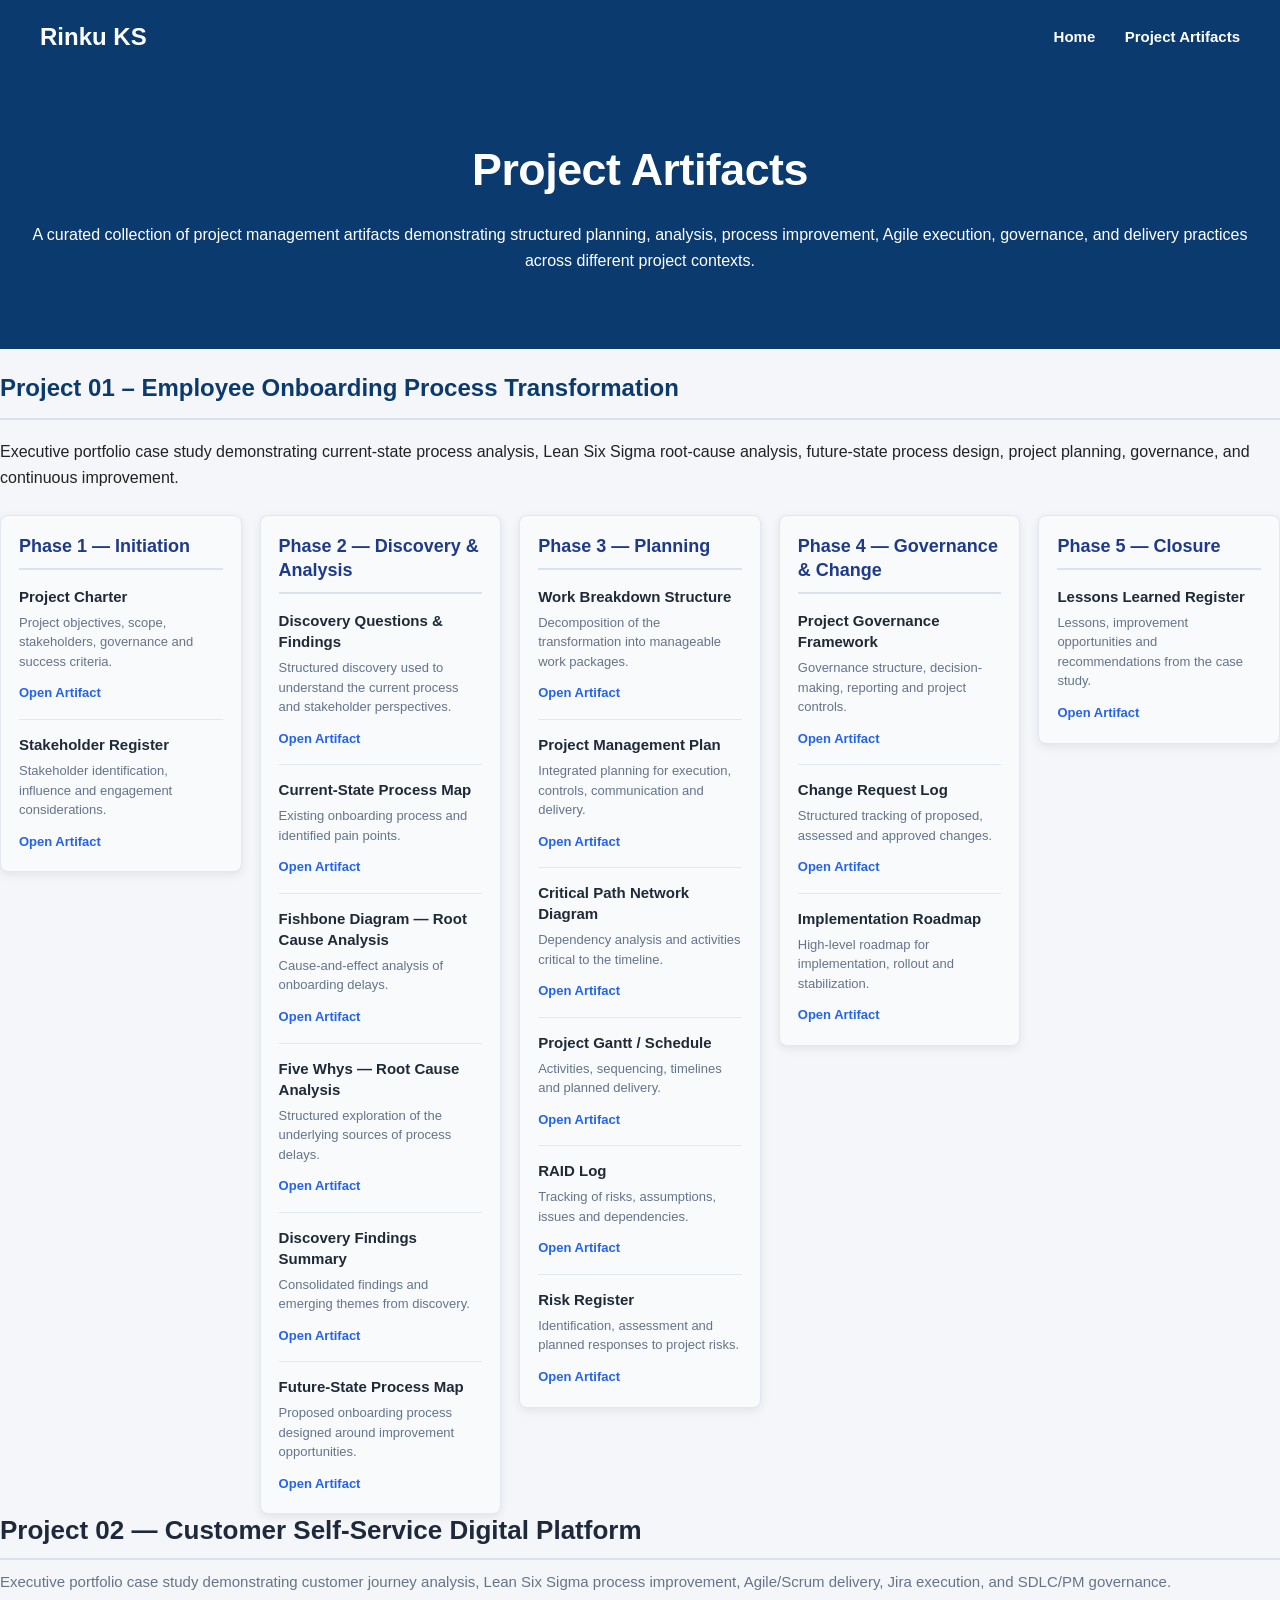
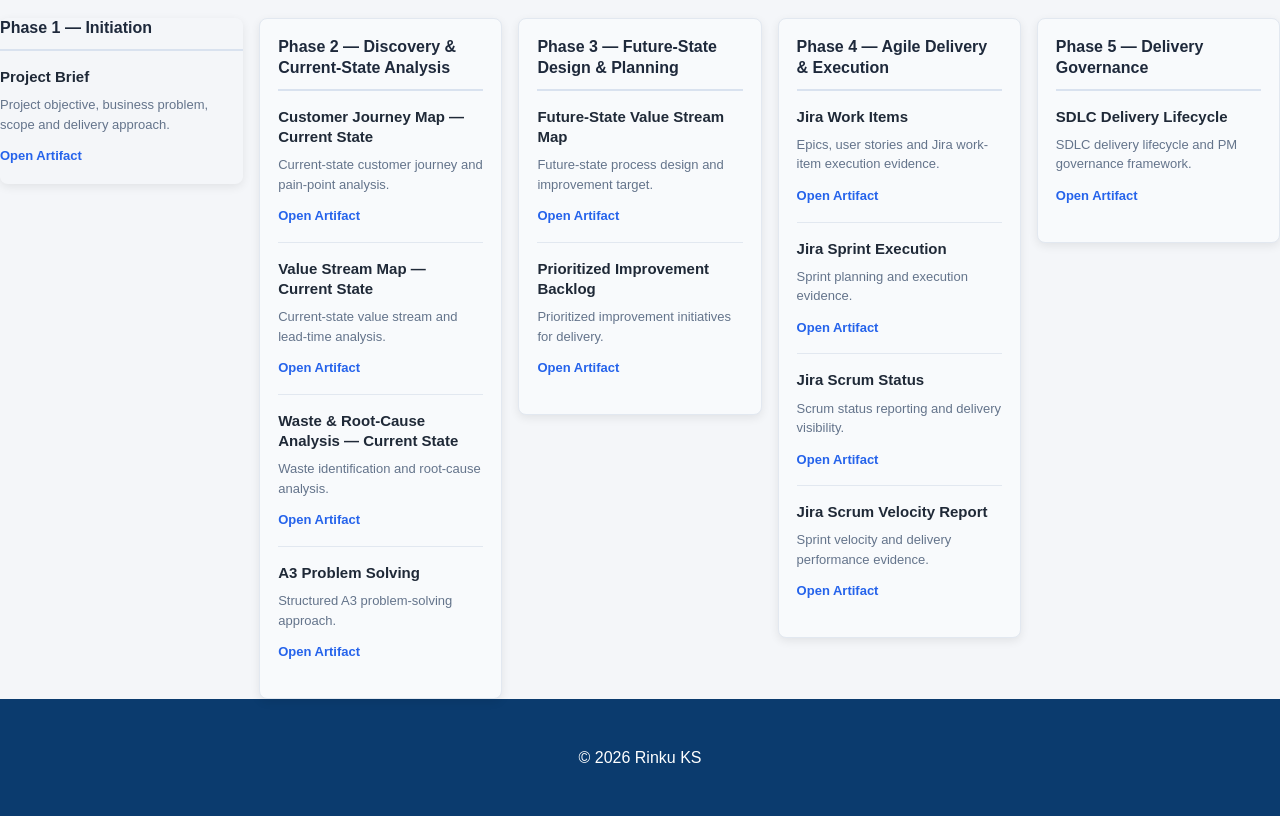
==== artifacts.html @ e96f6a92 "Refactor artifacts.html for improved structure" ====
<!DOCTYPE html>
<html lang="en">
<head>
    <meta charset="UTF-8">
    <meta name="viewport" content="width=device-width, initial-scale=1.0">
    <title>Project Artifacts | Rinku KS</title>
    <link rel="stylesheet" href="style.css">
</head>
<body>

<nav class="navbar">
    <div class="logo">Rinku KS</div>
    <div class="nav-links">
        <a href="index.html">Home</a>
        <a href="artifacts.html">Project Artifacts</a>
    </div>
</nav>

<header class="artifacts-header">
    <h1>Project Artifacts</h1>
    <p>
        A curated collection of project management artifacts demonstrating
        structured planning, analysis, process improvement, Agile execution,
        governance, and delivery practices across different project contexts.
    </p>
</header>

<main class="artifacts-container">

<!-- PROJECT 01 -->
<div class="project01-intro">
    <h2>Project 01 – Employee Onboarding Process Transformation</h2>
    <p>
        Executive portfolio case study demonstrating current-state process
        analysis, Lean Six Sigma root-cause analysis, future-state process
        design, project planning, governance, and continuous improvement.
    </p>
</div>

<div class="project01-phases">

    <section class="artifact-phase">
        <h2>Phase 1 — Initiation</h2>
        <div class="artifact-card">
            <h3>Project Charter</h3>
            <p>Project objectives, scope, stakeholders, governance and success criteria.</p>
            <a href="artifacts/13_Project_Charter_V1.0.pdf" target="_blank" rel="noopener">Open Artifact</a>
        </div>
        <div class="artifact-card">
            <h3>Stakeholder Register</h3>
            <p>Stakeholder identification, influence and engagement considerations.</p>
            <a href="artifacts/17_Stakeholder_Register_V1.0.xlsx" target="_blank" rel="noopener">Open Artifact</a>
        </div>
    </section>

    <section class="artifact-phase">
        <h2>Phase 2 — Discovery &amp; Analysis</h2>
        <div class="artifact-card">
            <h3>Discovery Questions &amp; Findings</h3>
            <p>Structured discovery used to understand the current process and stakeholder perspectives.</p>
            <a href="artifacts/00_Project_Discovery_Questions_V0.2.pdf" target="_blank" rel="noopener">Open Artifact</a>
        </div>
        <div class="artifact-card">
            <h3>Current-State Process Map</h3>
            <p>Existing onboarding process and identified pain points.</p>
            <a href="artifacts/02_As_Is_Process_Map_V1.0.pdf" target="_blank" rel="noopener">Open Artifact</a>
        </div>
        <div class="artifact-card">
            <h3>Fishbone Diagram — Root Cause Analysis</h3>
            <p>Cause-and-effect analysis of onboarding delays.</p>
            <a href="artifacts/03_Fishbone_Diagram_V1.0.pdf" target="_blank" rel="noopener">Open Artifact</a>
        </div>
        <div class="artifact-card">
            <h3>Five Whys — Root Cause Analysis</h3>
            <p>Structured exploration of the underlying sources of process delays.</p>
            <a href="artifacts/04_Five_Whys_Analysis_V1.0.pdf" target="_blank" rel="noopener">Open Artifact</a>
        </div>
        <div class="artifact-card">
            <h3>Discovery Findings Summary</h3>
            <p>Consolidated findings and emerging themes from discovery.</p>
            <a href="artifacts/12_Discovery_Findings_Summary_V1.0_FINAL.pdf" target="_blank" rel="noopener">Open Artifact</a>
        </div>
        <div class="artifact-card">
            <h3>Future-State Process Map</h3>
            <p>Proposed onboarding process designed around improvement opportunities.</p>
            <a href="artifacts/06_Future_State_Process_Map_V1.0.pdf" target="_blank" rel="noopener">Open Artifact</a>
        </div>
    </section>

    <section class="artifact-phase">
        <h2>Phase 3 — Planning</h2>
        <div class="artifact-card">
            <h3>Work Breakdown Structure</h3>
            <p>Decomposition of the transformation into manageable work packages.</p>
            <a href="artifacts/14_Work_Breakdown_Structure_V1.0.pdf" target="_blank" rel="noopener">Open Artifact</a>
        </div>
        <div class="artifact-card">
            <h3>Project Management Plan</h3>
            <p>Integrated planning for execution, controls, communication and delivery.</p>
            <a href="artifacts/15_Project_Management_Plan_V1.0.pdf" target="_blank" rel="noopener">Open Artifact</a>
        </div>
        <div class="artifact-card">
            <h3>Critical Path Network Diagram</h3>
            <p>Dependency analysis and activities critical to the timeline.</p>
            <a href="artifacts/20_Critical_Path_Network_Diagram_V1.0.pdf" target="_blank" rel="noopener">Open Artifact</a>
        </div>
        <div class="artifact-card">
            <h3>Project Gantt / Schedule</h3>
            <p>Activities, sequencing, timelines and planned delivery.</p>
            <a href="artifacts/21_Project_Gantt_Schedule_V1.0.xlsx" target="_blank" rel="noopener">Open Artifact</a>
        </div>
        <div class="artifact-card">
            <h3>RAID Log</h3>
            <p>Tracking of risks, assumptions, issues and dependencies.</p>
            <a href="artifacts/22_RAID_log_V1.0.xlsx" target="_blank" rel="noopener">Open Artifact</a>
        </div>
        <div class="artifact-card">
            <h3>Risk Register</h3>
            <p>Identification, assessment and planned responses to project risks.</p>
            <a href="artifacts/24_Risk_Register_V1.0.xlsx" target="_blank" rel="noopener">Open Artifact</a>
        </div>
    </section>

    <section class="artifact-phase">
        <h2>Phase 4 — Governance &amp; Change</h2>
        <div class="artifact-card">
            <h3>Project Governance Framework</h3>
            <p>Governance structure, decision-making, reporting and project controls.</p>
            <a href="artifacts/Project%20Governance%20%26%20Framework.pdf" target="_blank" rel="noopener">Open Artifact</a>
        </div>
        <div class="artifact-card">
            <h3>Change Request Log</h3>
            <p>Structured tracking of proposed, assessed and approved changes.</p>
            <a href="artifacts/29_Change_Request_Log.xlsx" target="_blank" rel="noopener">Open Artifact</a>
        </div>
        <div class="artifact-card">
            <h3>Implementation Roadmap</h3>
            <p>High-level roadmap for implementation, rollout and stabilization.</p>
            <a href="artifacts/Implementation_Roadmap.pdf" target="_blank" rel="noopener">Open Artifact</a>
        </div>
    </section>

    <section class="artifact-phase">
        <h2>Phase 5 — Closure</h2>
        <div class="artifact-card">
            <h3>Lessons Learned Register</h3>
            <p>Lessons, improvement opportunities and recommendations from the case study.</p>
            <a href="artifacts/31_Lessons_Learned_Register_V1.0.xlsx" target="_blank" rel="noopener">Open Artifact</a>
        </div>
    </section>

</div>

<!-- PROJECT 02 -->
<div class="project02-header">
    <h2 id="project02">Project 02 — Customer Self-Service Digital Platform</h2>
    <p>
        Executive portfolio case study demonstrating customer journey analysis,
        Lean Six Sigma process improvement, Agile/Scrum delivery, Jira execution,
        and SDLC/PM governance.
    </p>
</div>

<div class="project02-phases">

    <section class="artifact-phase">
        <h2>Phase 1 — Initiation</h2>
        <div class="artifact-card">
            <h3>Project Brief</h3>
            <p>Project objective, business problem, scope and delivery approach.</p>
            <a href="artifacts/project02/02.01_Project_Brief.pdf" target="_blank" rel="noopener">Open Artifact</a>
        </div>
    </section>

    <section class="artifact-phase">
        <h2>Phase 2 — Discovery &amp; Current-State Analysis</h2>
        <div class="artifact-card">
            <h3>Customer Journey Map — Current State</h3>
            <p>Current-state customer journey and pain-point analysis.</p>
            <a href="artifacts/project02/02.02_Customer_Journey_Map_Current_State.pdf" target="_blank" rel="noopener">Open Artifact</a>
        </div>
        <div class="artifact-card">
            <h3>Value Stream Map — Current State</h3>
            <p>Current-state value stream and lead-time analysis.</p>
            <a href="artifacts/project02/02.03_Value_Stream_Map_Current_State.pdf" target="_blank" rel="noopener">Open Artifact</a>
        </div>
        <div class="artifact-card">
            <h3>Waste &amp; Root-Cause Analysis — Current State</h3>
            <p>Waste identification and root-cause analysis.</p>
            <a href="artifacts/project02/02.04_Waste_RootCause_Analysis_Current_State.pdf" target="_blank" rel="noopener">Open Artifact</a>
        </div>
        <div class="artifact-card">
            <h3>A3 Problem Solving</h3>
            <p>Structured A3 problem-solving approach.</p>
            <a href="artifacts/project02/02.05_A3_Problem_Solving.pdf" target="_blank" rel="noopener">Open Artifact</a>
        </div>
    </section>

    <section class="artifact-phase">
        <h2>Phase 3 — Future-State Design &amp; Planning</h2>
        <div class="artifact-card">
            <h3>Future-State Value Stream Map</h3>
            <p>Future-state process design and improvement target.</p>
            <a href="artifacts/project02/02.06_Future_State_VSM.pdf" target="_blank" rel="noopener">Open Artifact</a>
        </div>
        <div class="artifact-card">
            <h3>Prioritized Improvement Backlog</h3>
            <p>Prioritized improvement initiatives for delivery.</p>
            <a href="artifacts/project02/02.07_Improvement_Backlog.pdf" target="_blank" rel="noopener">Open Artifact</a>
        </div>
    </section>

    <section class="artifact-phase">
        <h2>Phase 4 — Agile Delivery &amp; Execution</h2>
        <div class="artifact-card">
            <h3>Jira Work Items</h3>
            <p>Epics, user stories and Jira work-item execution evidence.</p>
            <a href="artifacts/project02/02.08_Jira_Work_Items.pdf" target="_blank" rel="noopener">Open Artifact</a>
        </div>
        <div class="artifact-card">
            <h3>Jira Sprint Execution</h3>
            <p>Sprint planning and execution evidence.</p>
            <a href="artifacts/project02/02.09_Jira_Sprint_Execution.pdf" target="_blank" rel="noopener">Open Artifact</a>
        </div>
        <div class="artifact-card">
            <h3>Jira Scrum Status</h3>
            <p>Scrum status reporting and delivery visibility.</p>
            <a href="artifacts/project02/02.10_Jira_Scrum_Status.pdf" target="_blank" rel="noopener">Open Artifact</a>
        </div>
        <div class="artifact-card">
            <h3>Jira Scrum Velocity Report</h3>
            <p>Sprint velocity and delivery performance evidence.</p>
            <a href="artifacts/project02/02.11_Jira_Scrum_Velocity_Report.png" target="_blank" rel="noopener">Open Artifact</a>
        </div>
    </section>

    <section class="artifact-phase">
        <h2>Phase 5 — Delivery Governance</h2>
        <div class="artifact-card">
            <h3>SDLC Delivery Lifecycle</h3>
            <p>SDLC delivery lifecycle and PM governance framework.</p>
            <a href="artifacts/project02/02.12_SDLC_Delivery_Lifecycle.pdf" target="_blank" rel="noopener">Open Artifact</a>
        </div>
    </section>

</div>

</main>

<footer>
    <p>© 2026 Rinku KS</p>
</footer>

</body>
</html>
---- style.css ----
body {
    font-family: Arial, Helvetica, sans-serif;
    margin: 0;
    background: #f4f6f9;
    color: #222;
    line-height: 1.6;
}

header {
    background: #0b3b6e;
    color: white;
    padding: 60px 20px;
    text-align: center;
}

header h1 {
    margin: 0;
    font-family: 'Inter', Arial, Helvetica, sans-serif;
    font-size: 2.8rem;
    font-weight: 700;
    letter-spacing: -0.5px;
}
}

header p {
    font-size: 1.2rem;
    opacity: 0.9;
}

.container {
    width: 90%;
    max-width: 1100px;
    margin: auto;
    padding: 40px 0;
}

section {
    background: white;
    padding: 30px;
    margin-bottom: 30px;
    border-radius: 10px;
    box-shadow: 0 3px 10px rgba(0,0,0,0.08);
}

h2 {
    color: #0b3b6e;
    border-bottom: 2px solid #d9e2ef;
    padding-bottom: 10px;
}

.project-card {
    border-left: 5px solid #0b3b6e;
    padding-left: 20px;
}

.btn {
    display: inline-block;
    background: #0b3b6e;
    color: white;
    text-decoration: none;
    padding: 12px 22px;
    border-radius: 6px;
    margin-top: 15px;
}

.btn:hover {
    background: #14559c;
}

footer {
    text-align: center;
    padding: 30px;
    background: #0b3b6e;
    color: white;
}
.portfolio-image {
    width: 100%;
    max-width: 850px;
    display: block;
    margin: 25px auto;
    border-radius: 12px;
    box-shadow: 0 6px 18px rgba(0,0,0,0.15);
}
.button{
    display:inline-block;
    margin-top:30px;
    padding:14px 30px;
    background:#ffffff;
    color:#0b4ea2;
    text-decoration:none;
    font-weight:700;
    border-radius:8px;
    transition:0.3s;
}

.button:visited{
    color:#0b4ea2;
}

.button:hover{
    background:#dcecff;
}

.button:active{
    color:#0b4ea2;
}
.case-study img{
    width:100%;
    max-width:900px;
    display:block;
    margin:30px auto;
    border-radius:10px;
    box-shadow:0 10px 30px rgba(0,0,0,.18);
}

.button{
    display:inline-block;
    margin-top:30px;
    padding:16px 34px;
    background:#ffffff;
    color:#0b4ea2;
    text-decoration:none;
    font-weight:700;
    font-size:18px;
    border-radius:8px;
}

.button:hover{
    background:#dbeaff;
}

.button:visited{
    color:#0b4ea2;
}
/* Navigation Bar */

.navbar {
    background: #0b3b6e;
    color: white;
    display: flex;
    justify-content: space-between;
    align-items: center;
    padding: 18px 40px;
    position: sticky;
    top: 0;
    z-index: 1000;
}

.logo {
    font-size: 24px;
    font-weight: bold;
}

.nav-links a {
    color: white;
    text-decoration: none;
    margin-left: 25px;
    font-weight: 600;
    font-size: 15px;
    transition: 0.3s;
}

.nav-links a:hover {
    color: white;
    text-decoration: underline;
    text-underline-offset: 5px;
}

.nav-links a.active {
    text-decoration: underline;
    text-underline-offset: 5px;
}
}
/* Project Artifacts */

.artifact-card {
    background: #ffffff;
    border-left: 4px solid #0b3b6e;
    padding: 22px 26px;
    margin: 18px 0;
    border-radius: 8px;
    box-shadow: 0 3px 12px rgba(0, 0, 0, 0.08);
}

.artifact-card h4 {
    margin-top: 0;
    color: #0b3b6e;
    font-size: 20px;
}

.artifact-card p {
    margin-bottom: 12px;
    color: #555;
}

.artifact-card .button {
    margin-top: 8px;
    font-size: 14px;
    padding: 10px 20px;
}
/* =========================================
   Featured Project Visual Layout
   ========================================= */

.project-visuals {
    display: grid;
    grid-template-columns: 40% 60%;
    gap: 22px;

    /* One fixed visual height for both sides */
    height: 360px;

    align-items: stretch;
}

/* -----------------------------------------
   Project Cover
   ----------------------------------------- */

.project-cover {
    width: 100%;
    height: 360px;

    display: flex;
    align-items: center;
    justify-content: center;

    padding: 10px;
    box-sizing: border-box;

    background: #e8eef6;
    border-radius: 12px;

    overflow: hidden;
}
}

.project-cover .portfolio-image {
    width: 100%;
    height: 360px;

    max-width: none;
    margin: 0;

    display: block;
    object-fit: contain;

    border-radius: 12px;
    box-shadow: 0 6px 18px rgba(0,0,0,0.15);
}

/* -----------------------------------------
   Artifact Thumbnail Grid
   3 columns × 2 rows
   ----------------------------------------- */

.artifact-thumbnails {
    width: 100%;
    height: 360px;

    display: grid;
    grid-template-columns: repeat(3, 1fr);
    grid-template-rows: repeat(2, 1fr);

    gap: 12px;

    min-width: 0;
}

/* Individual thumbnail */

.artifact-thumbnails img {
    width: 100%;
    height: 100%;

    min-width: 0;
    min-height: 0;

    display: block;

    object-fit: contain;

    background: #ffffff;

    border: 1px solid #d9e2ef;
    border-radius: 8px;

    box-shadow: 0 2px 8px rgba(0,0,0,0.07);
}
}
/* Project 01 — Horizontal Phase Layout */

.project01-phases {
    display: grid;
    grid-template-columns: repeat(5, minmax(0, 1fr));
    gap: 18px;
    align-items: start;
}

.project01-phases .artifact-phase {
    min-width: 0;
}

.project01-phases .artifact-phase h2 {
    font-size: 18px;
    margin-bottom: 16px;
}

.project01-phases .artifact-card {
    margin-bottom: 16px;
}

.artifacts-container > .artifact-phase h2 {
    font-size: 18px;
    margin-bottom: 10px;
}
/* Project 02 - Match Project 01 Typography */

.project02-phases .artifact-phase h2 {
    font-size: 18px;
    margin-bottom: 16px;
}

.project02-phases .artifact-card {
    margin-bottom: 16px;
}
/* =========================================================
   EXECUTIVE HORIZONTAL PROJECT LAYOUT
   ========================================================= */

.project01-phases,
.project02-phases {
  display: grid;
  grid-template-columns: repeat(5, minmax(0, 1fr));
  gap: 18px;
  width: 100%;
  margin-top: 24px;
  align-items: start;
}

/* Each phase becomes one clean column */
.project01-phases .artifact-phase,
.project02-phases .artifact-phase {
  min-width: 0;
  margin: 0;
  padding: 18px;
  background: #f8fafc;
  border: 1px solid #e2e8f0;
  border-radius: 8px;
}

/* Phase heading */
.project01-phases .artifact-phase h2,
.project02-phases .artifact-phase h2 {
  font-size: 18px;
  line-height: 1.35;
  margin: 0 0 16px 0;
  color: #1e3a8a;
  font-weight: 700;
}

/* Artifact cards inside each phase */
.project01-phases .artifact-card,
.project02-phases .artifact-card {
  margin: 0 0 14px 0;
  padding: 0 0 14px 0;
  border-bottom: 1px solid #e2e8f0;
  background: transparent;
}

/* Remove border from final artifact in each phase */
.project01-phases .artifact-card:last-child,
.project02-phases .artifact-card:last-child {
  margin-bottom: 0;
  padding-bottom: 0;
  border-bottom: none;
}

/* Artifact title */
.project01-phases .artifact-card h3,
.project02-phases .artifact-card h3 {
  font-size: 15px;
  line-height: 1.4;
  margin: 0 0 6px 0;
  color: #1f2937;
  font-weight: 600;
}

/* Artifact description */
.project01-phases .artifact-card p,
.project02-phases .artifact-card p {
  font-size: 13px;
  line-height: 1.5;
  margin: 0 0 8px 0;
  color: #64748b;
}

/* Artifact link */
.project01-phases .artifact-card a,
.project02-phases .artifact-card a {
  font-size: 13px;
  font-weight: 600;
  color: #2563eb;
  text-decoration: none;
}

.project01-phases .artifact-card a:hover,
.project02-phases .artifact-card a:hover {
  text-decoration: underline;
}

/* Project title and description */
.project01-header,
.project02-header {
  margin-bottom: 24px;
}

.project01-header h2,
.project02-header h2 {
  font-size: 26px;
  line-height: 1.3;
  margin: 0 0 10px 0;
  color: #1e293b;
}

.project01-header p,
.project02-header p {
  font-size: 15px;
  line-height: 1.6;
  margin: 0;
  color: #64748b;
}

/* Keep the five phases on one row on desktop */
@media (min-width: 900px) {
  .project01-phases,
  .project02-phases {
    grid-template-columns: repeat(5, minmax(0, 1fr));
  }
}

/* Tablet */
@media (max-width: 899px) {
  .project01-phases,
  .project02-phases {
    grid-template-columns: repeat(2, minmax(0, 1fr));
  }
}

/* Mobile */
@media (max-width: 600px) {
  .project01-phases,
  .project02-phases {
    grid-template-columns: 1fr;
  }
}
/* Project 02 header must span the full width */
.project02-phases > .artifact-phase:first-child {
  grid-column: 1 / -1;
  background: transparent;
  border: none;
  padding: 0;
}
.project02-phases .artifact-phase {
    min-width: 0;
    width: 100%;
}

.project02-phases .artifact-phase h2 {
    font-size: 16px;
    line-height: 1.3;
    margin: 0 0 16px 0;
    color: #1e293b;
}

.project02-phases .artifact-card {
    width: 100%;
    box-sizing: border-box;
}
/* ================================
   PROJECT 02 — FINAL LAYOUT FIX
   ================================ */

.project02-header h2 {
    font-size: 26px !important;
    line-height: 1.3 !important;
    margin: 0 0 10px 0 !important;
    color: #1e293b !important;
}

.project02-header p {
    font-size: 15px !important;
    line-height: 1.6 !important;
    margin: 0 !important;
    color: #64748b !important;
}

/* Five phases in one horizontal row */
.project02-phases {
    display: grid !important;
    grid-template-columns: repeat(5, minmax(0, 1fr)) !important;
    gap: 16px !important;
    align-items: start !important;
    width: 100% !important;
}

/* Every phase occupies exactly ONE column */
.project02-phases .artifact-phase {
    display: block !important;
    width: 100% !important;
    min-width: 0 !important;
    margin: 0 !important;
    grid-column: auto !important;
    grid-row: auto !important;
}

/* Phase headings */
.project02-phases .artifact-phase h2 {
    font-size: 16px !important;
    line-height: 1.3 !important;
    margin: 0 0 16px 0 !important;
    color: #1e293b !important;
}

/* Artifact cards inside each phase */
.project02-phases .artifact-card {
    width: 100% !important;
    min-width: 0 !important;
    box-sizing: border-box !important;
    margin-bottom: 16px !important;
}

/* Artifact titles */
.project02-phases .artifact-card h3 {
    font-size: 15px !important;
    line-height: 1.35 !important;
    margin: 0 0 8px 0 !important;
}

/* Artifact descriptions */
.project02-phases .artifact-card p {
    font-size: 13px !important;
    line-height: 1.5 !important;
}

/* Links */
.project02-phases .artifact-card a {
    font-size: 13px !important;
}
/* ===== FIX PROJECT 02 PAGE WIDTH ===== */

.project02-header,
.project02-phases {
    width: 100%;
    max-width: 100%;
    box-sizing: border-box;
}

.project02-phases {
    overflow: visible;
}

.project02-phases .artifact-phase,
.project02-phases .artifact-card {
    min-width: 0;
    max-width: 100%;
    box-sizing: border-box;
}

.project02-phases .artifact-card h3,
.project02-phases .artifact-card p,
.project02-phases .artifact-card a {
    overflow-wrap: anywhere;
    word-break: normal;
}

/* Prevent the entire webpage from creating a horizontal overflow */
html,
body {
    max-width: 100%;
    overflow-x: hidden;
}
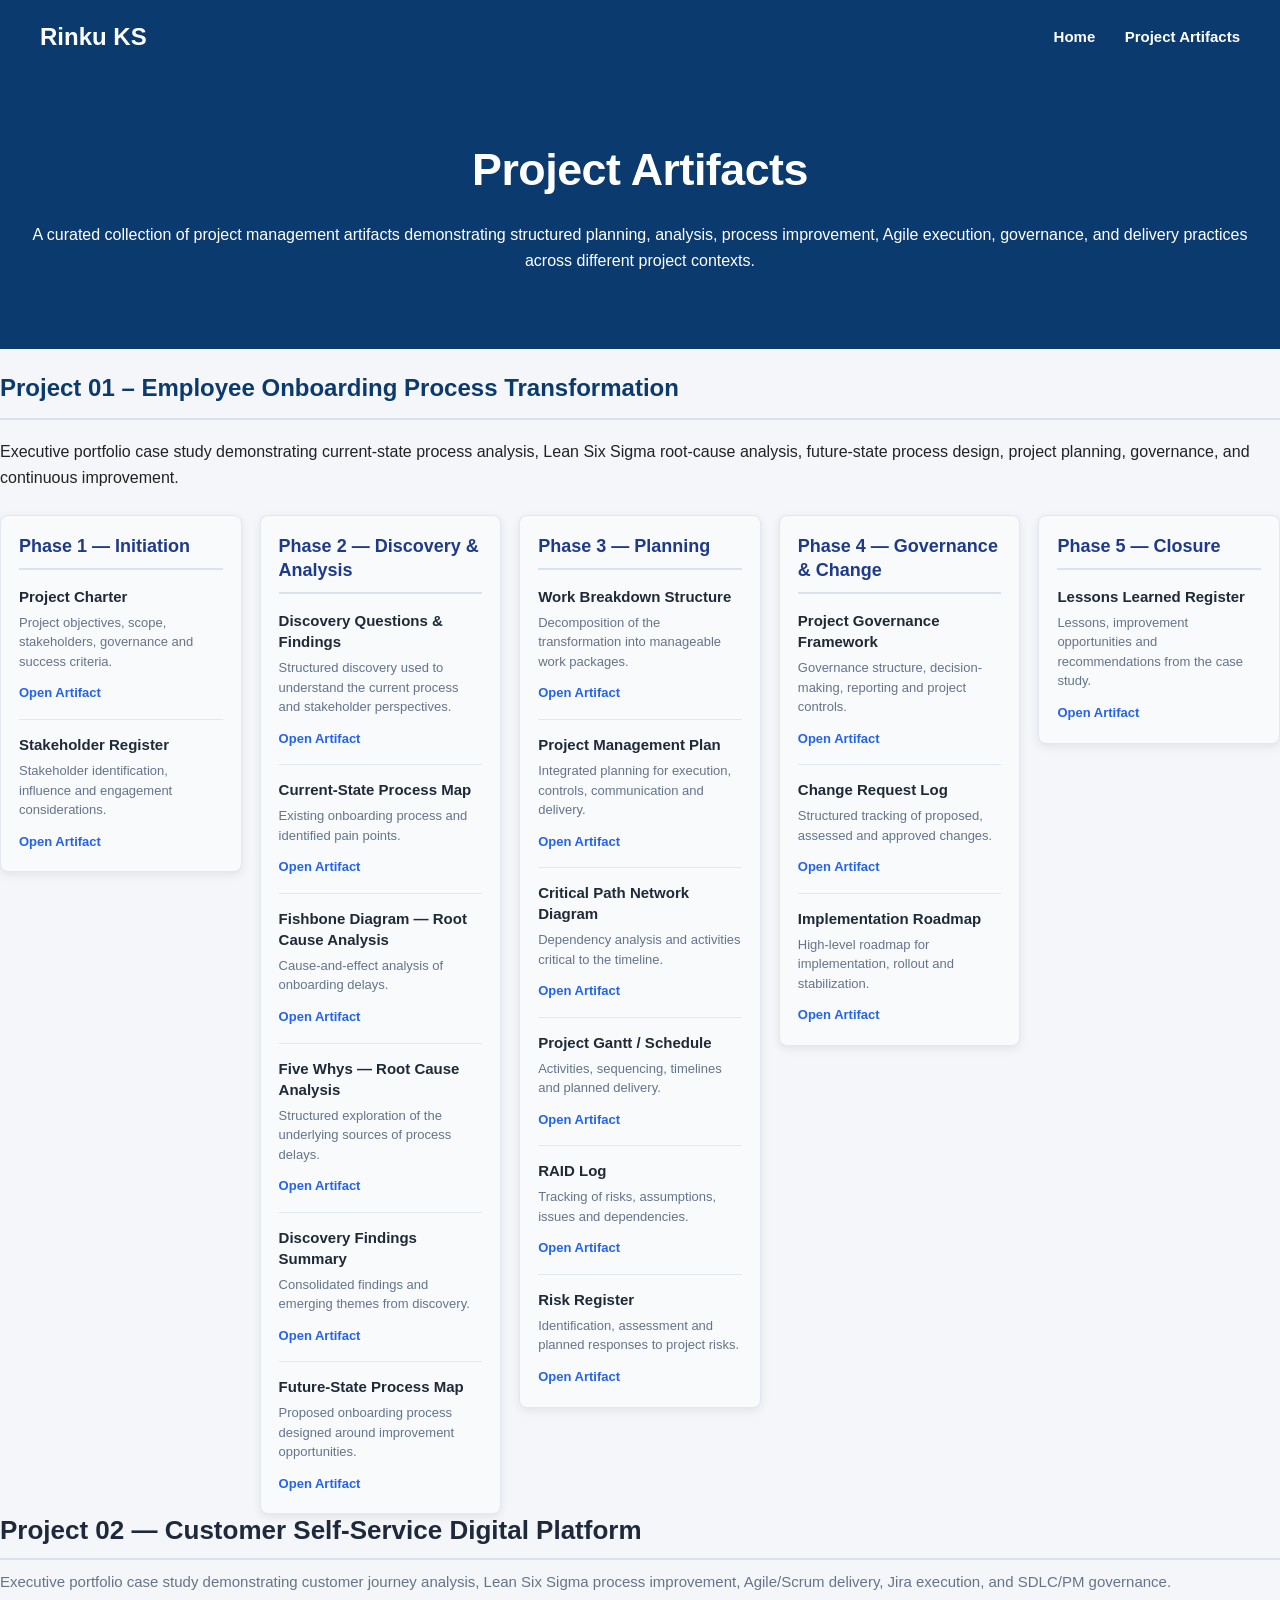
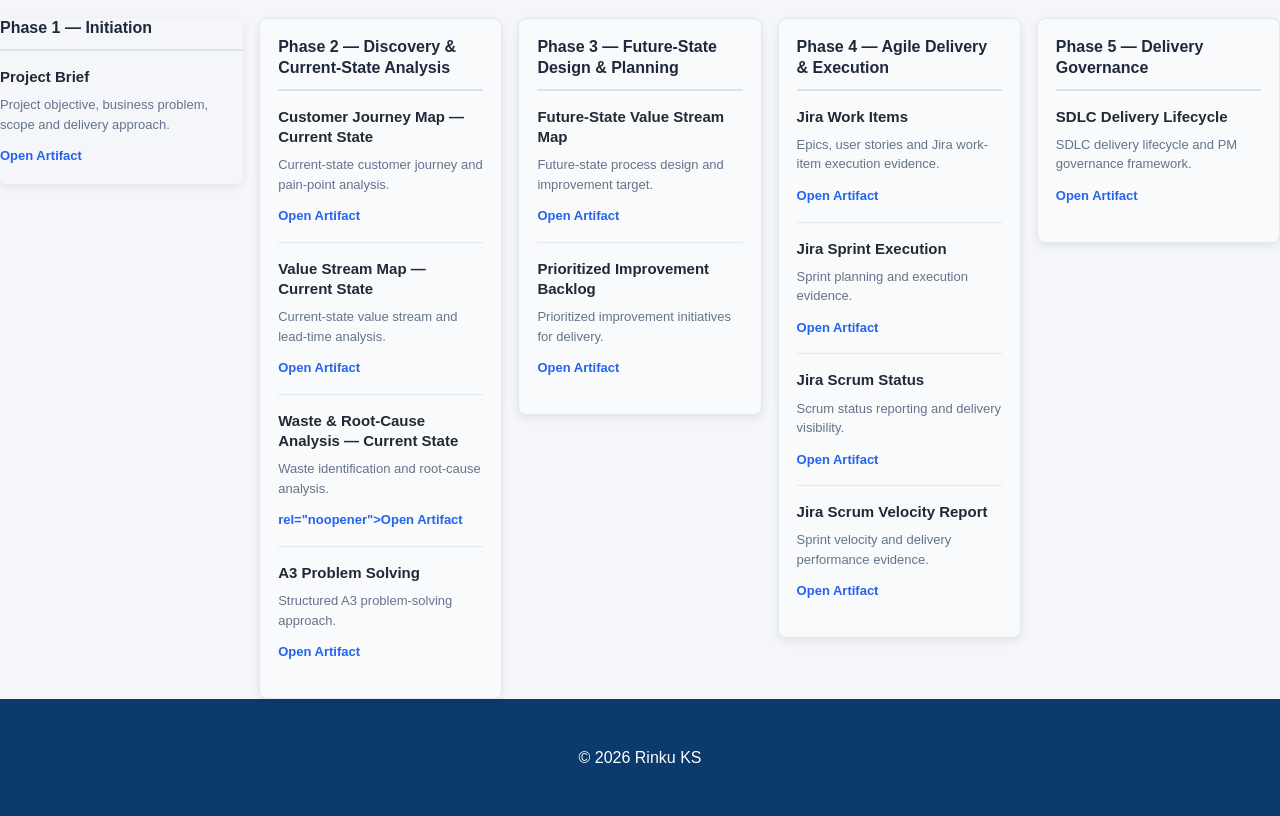
==== commit b401a049: "Update artifacts.html" ====
--- a/artifacts.html
+++ b/artifacts.html
@@ -188,7 +188,7 @@
         <div class="artifact-card">
             <h3>Waste &amp; Root-Cause Analysis — Current State</h3>
             <p>Waste identification and root-cause analysis.</p>
-            <a href="artifacts/project02/02.04_Waste_RootCause_Analysis_Current_State.pdf" target="_blank" rel="noopener">Open Artifact</a>
+            <a href="artifacts/project02/02.04_Waste_RootCause_Analysis_Current_State.pdf" target="_blank"> rel="noopener">Open Artifact</a>
         </div>
         <div class="artifact-card">
             <h3>A3 Problem Solving</h3>
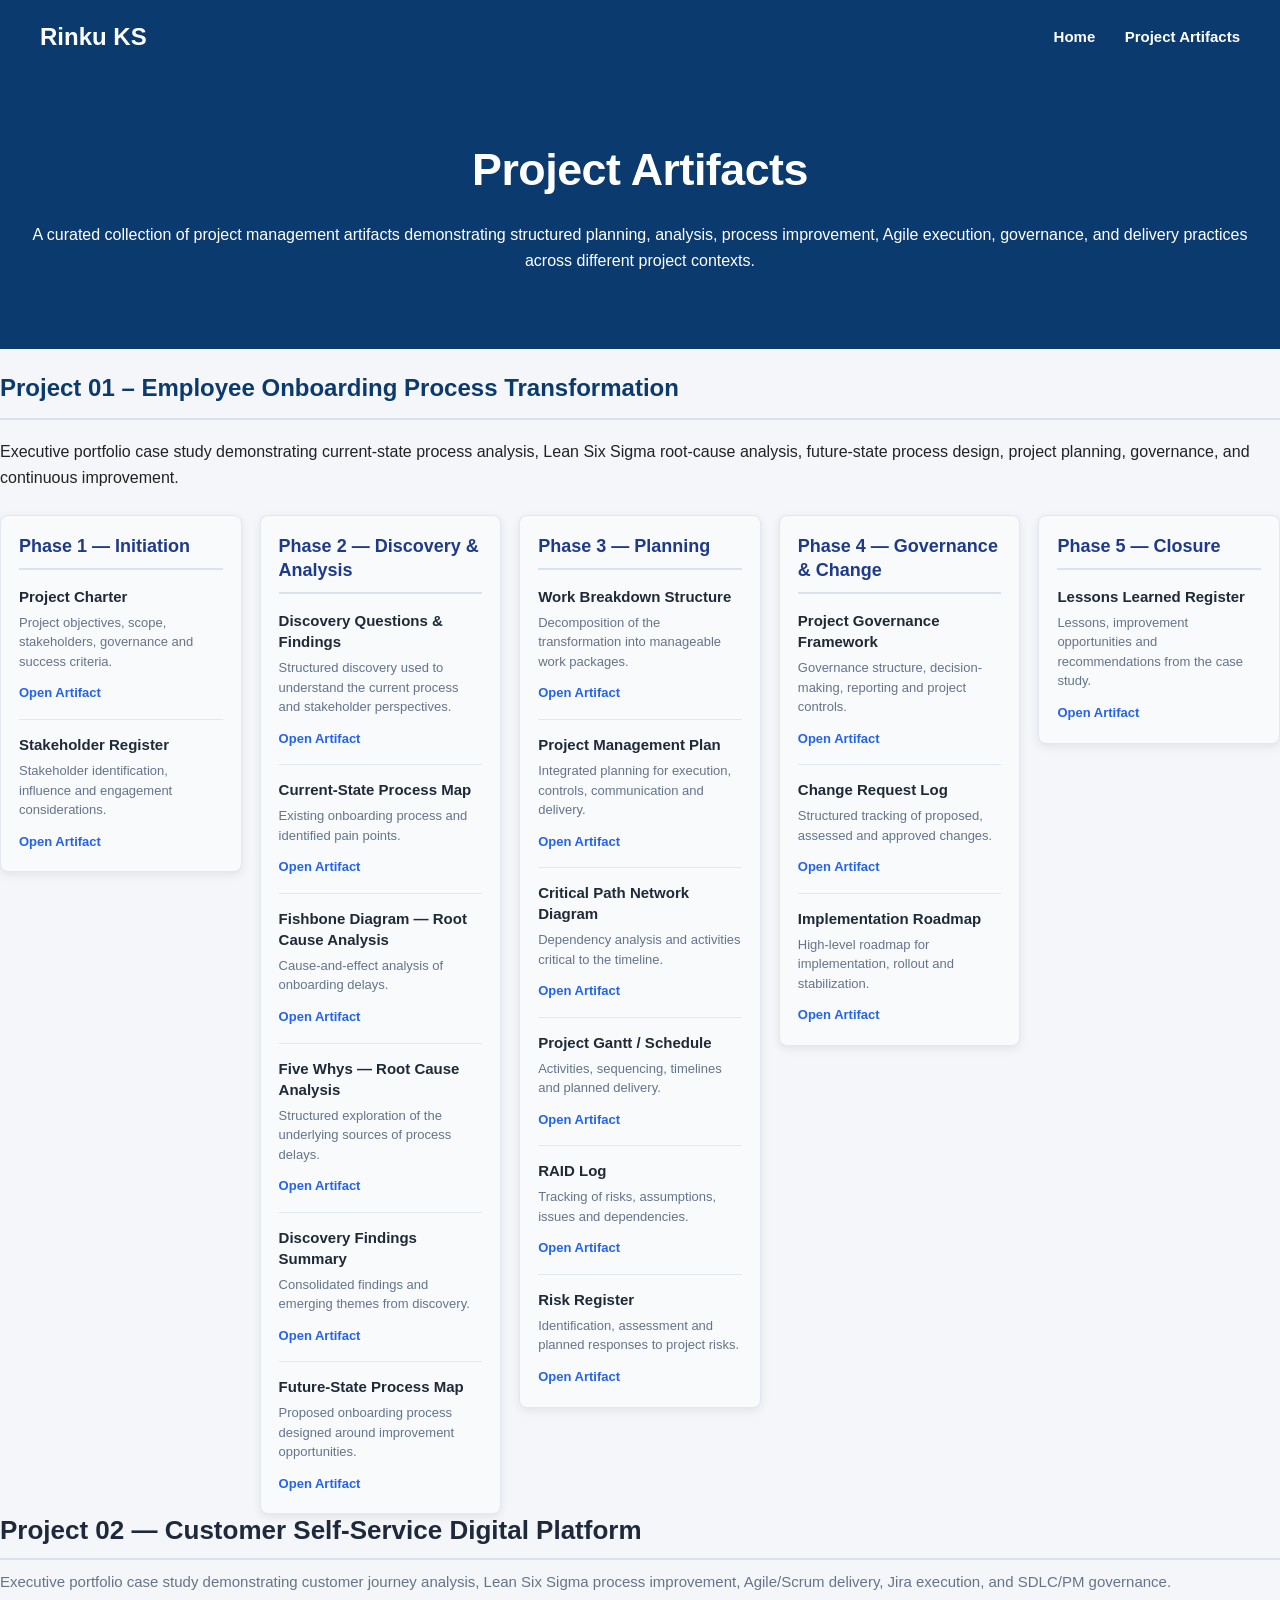
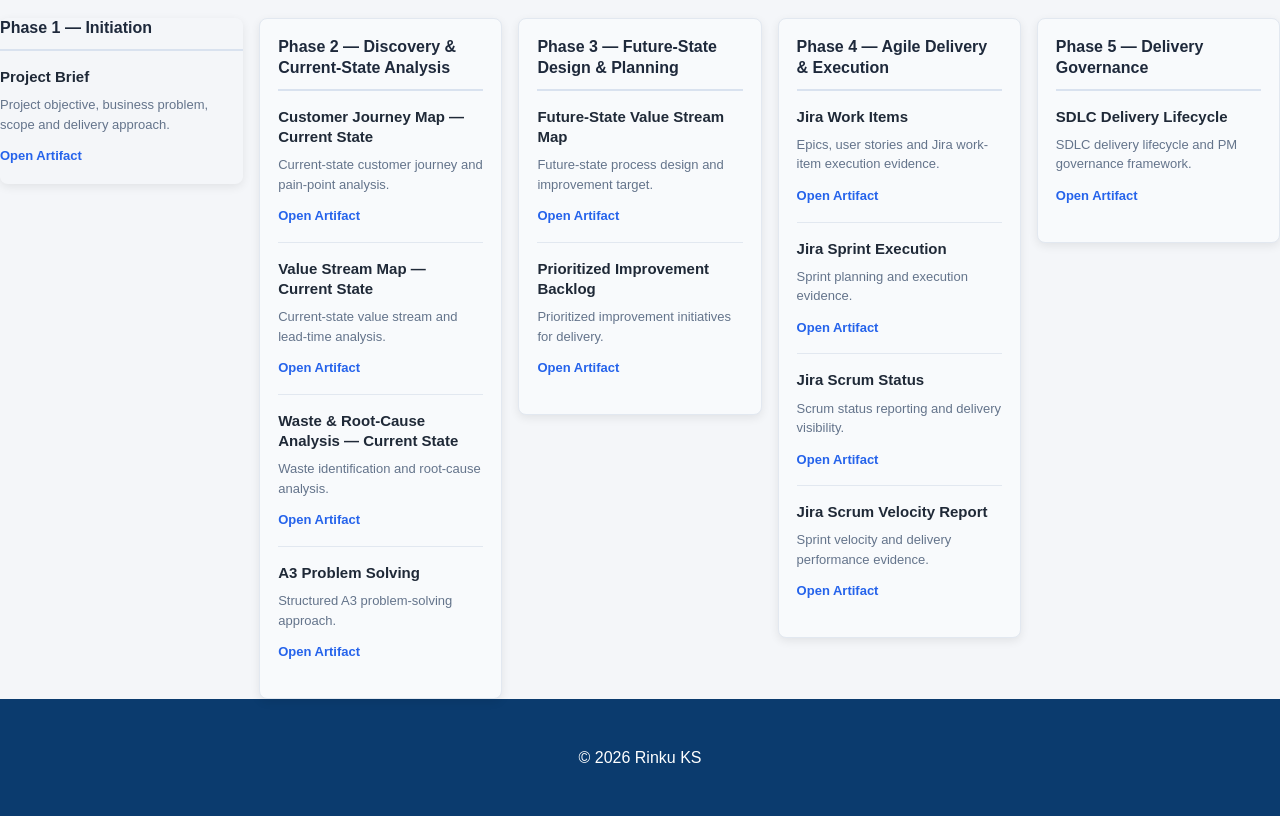
==== commit 68297e39: "Update artifacts.html" ====
--- a/artifacts.html
+++ b/artifacts.html
@@ -188,7 +188,7 @@
         <div class="artifact-card">
             <h3>Waste &amp; Root-Cause Analysis — Current State</h3>
             <p>Waste identification and root-cause analysis.</p>
-            <a href="artifacts/project02/02.04_Waste_RootCause_Analysis_Current_State.pdf" target="_blank"> rel="noopener">Open Artifact</a>
+            <a href="artifacts/project02/02.04_Waste_RootCause_Analysis_Current_State.pdf" target="_blank" rel="noopener">Open Artifact</a>
         </div>
         <div class="artifact-card">
             <h3>A3 Problem Solving</h3>
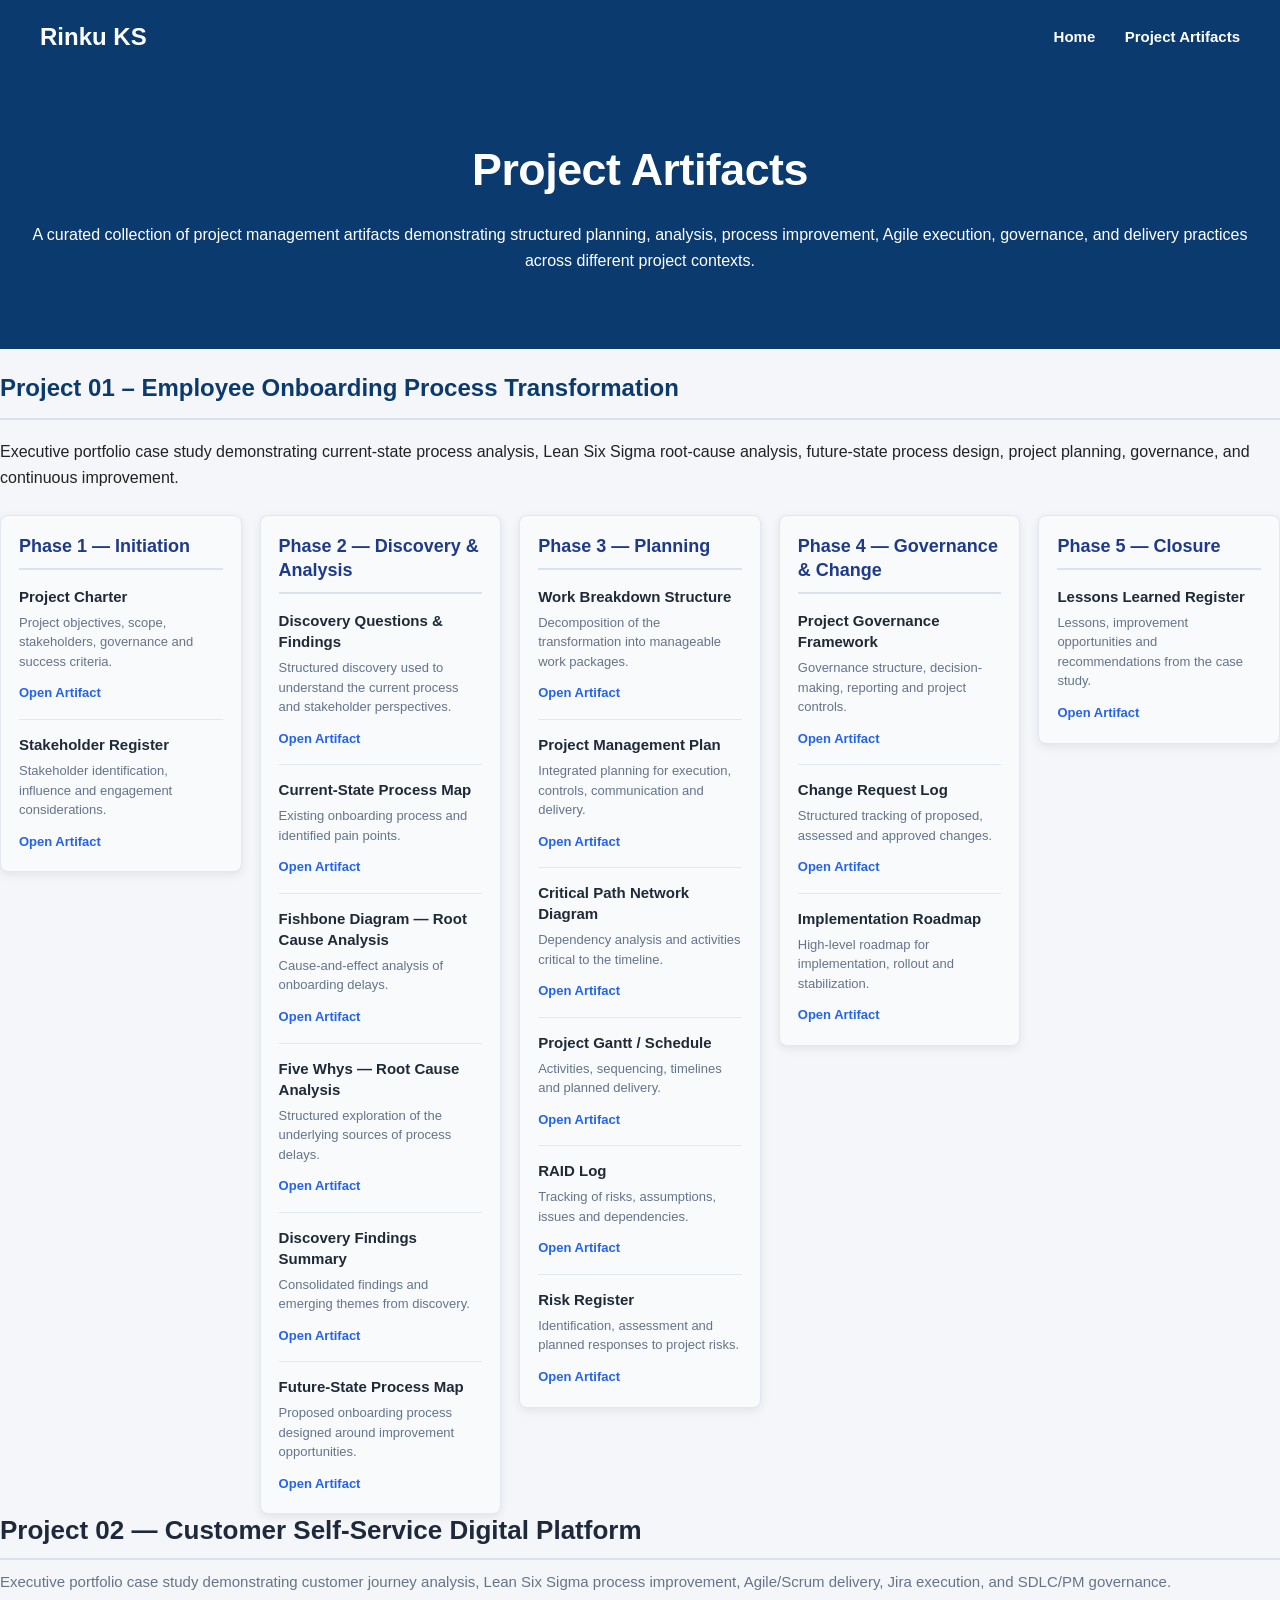
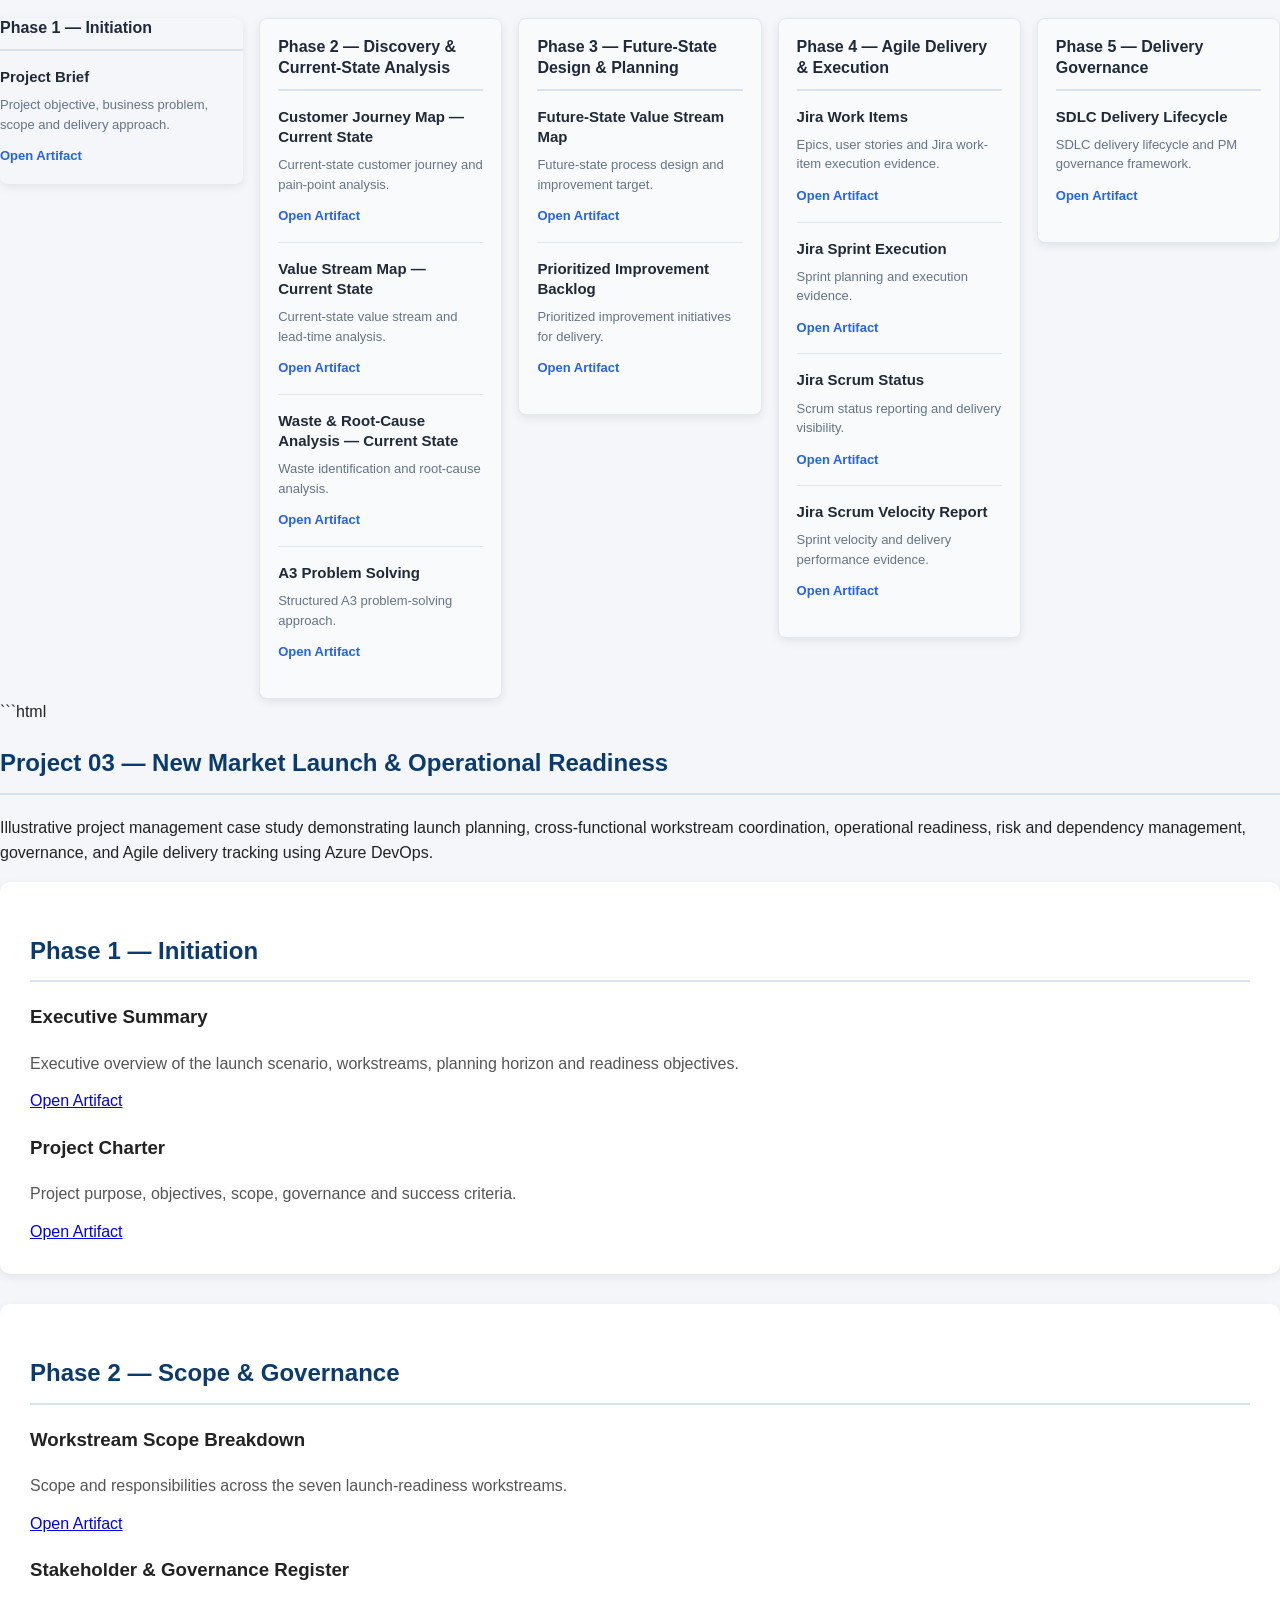
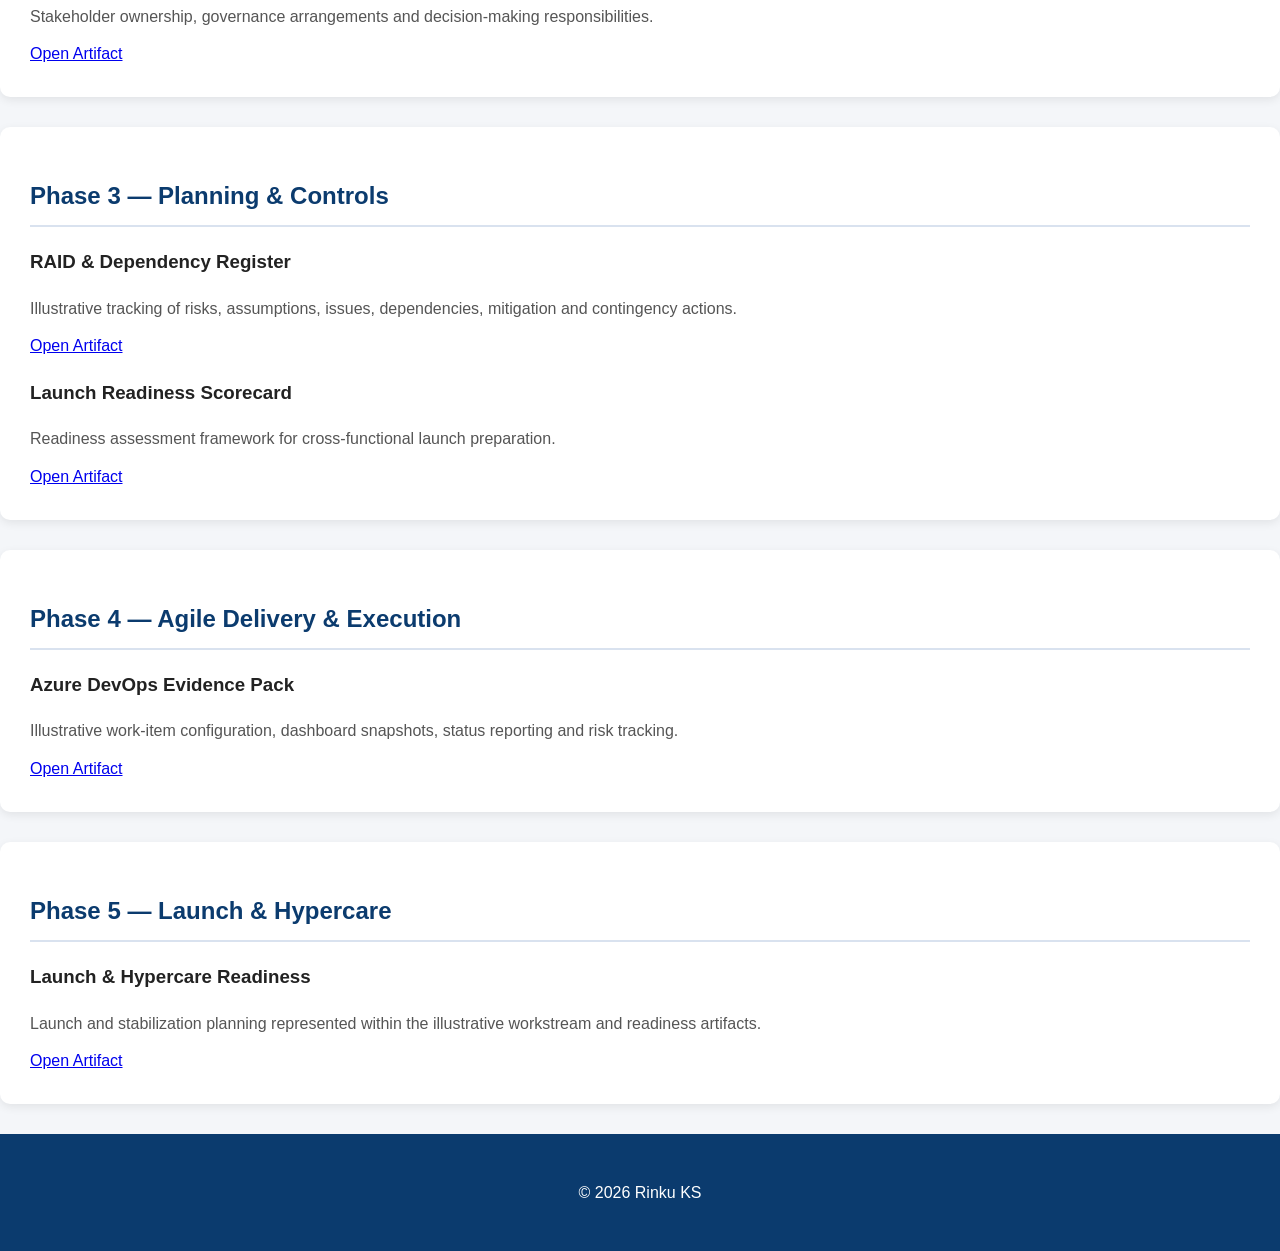
==== commit a006fccf: "Add Project 03 details and artifact sections Added project details for Project 03 including phases, " ====
--- a/artifacts.html
+++ b/artifacts.html
@@ -186,10 +186,10 @@
             <a href="artifacts/project02/02.03_Value_Stream_Map_Current_State.pdf" target="_blank" rel="noopener">Open Artifact</a>
         </div>
         <div class="artifact-card">
-            <h3>Waste &amp; Root-Cause Analysis — Current State</h3>
-            <p>Waste identification and root-cause analysis.</p>
-            <a href="artifacts/project02/02.04_Waste_RootCause_Analysis_Current_State.pdf" target="_blank" rel="noopener">Open Artifact</a>
-        </div>
+    <h3>Waste &amp; Root-Cause Analysis — Current State</h3>
+    <p>Waste identification and root-cause analysis.</p>
+    <a href="artifacts/project02/02.04_Waste_RootCause_Analysis_Current%20_State.pdf" target="_blank" rel="noopener">Open Artifact</a>
+</div>
         <div class="artifact-card">
             <h3>A3 Problem Solving</h3>
             <p>Structured A3 problem-solving approach.</p>
@@ -245,6 +245,88 @@
     </section>
 
 </div>
+```html
+<!-- PROJECT 03 -->
+<div class="project03-header" id="project03">
+    <h2>Project 03 — New Market Launch &amp; Operational Readiness</h2>
+    <p>
+        Illustrative project management case study demonstrating launch planning,
+        cross-functional workstream coordination, operational readiness, risk and
+        dependency management, governance, and Agile delivery tracking using Azure DevOps.
+    </p>
+</div>
+
+<div class="project03-phases">
+
+    <section class="artifact-phase">
+        <h2>Phase 1 — Initiation</h2>
+
+        <div class="artifact-card">
+            <h3>Executive Summary</h3>
+            <p>Executive overview of the launch scenario, workstreams, planning horizon and readiness objectives.</p>
+            <a href="artifacts/project03/Project_03_Executive_Summary_Sample.pdf" target="_blank" rel="noopener">Open Artifact</a>
+        </div>
+
+        <div class="artifact-card">
+            <h3>Project Charter</h3>
+            <p>Project purpose, objectives, scope, governance and success criteria.</p>
+            <a href="artifacts/project03/Project_03_Project_Charter.pdf" target="_blank" rel="noopener">Open Artifact</a>
+        </div>
+    </section>
+
+    <section class="artifact-phase">
+        <h2>Phase 2 — Scope &amp; Governance</h2>
+
+        <div class="artifact-card">
+            <h3>Workstream Scope Breakdown</h3>
+            <p>Scope and responsibilities across the seven launch-readiness workstreams.</p>
+            <a href="artifacts/project03/Project_03_Workstream_Scope_Breakdown.pdf" target="_blank" rel="noopener">Open Artifact</a>
+        </div>
+
+        <div class="artifact-card">
+            <h3>Stakeholder &amp; Governance Register</h3>
+            <p>Stakeholder ownership, governance arrangements and decision-making responsibilities.</p>
+            <a href="artifacts/project03/Project_03_Stakeholder_Governance_Register.pdf" target="_blank" rel="noopener">Open Artifact</a>
+        </div>
+    </section>
+
+    <section class="artifact-phase">
+        <h2>Phase 3 — Planning &amp; Controls</h2>
+
+        <div class="artifact-card">
+            <h3>RAID &amp; Dependency Register</h3>
+            <p>Illustrative tracking of risks, assumptions, issues, dependencies, mitigation and contingency actions.</p>
+            <a href="artifacts/project03/Project_03_RAID_and_Dependency_Portfolio.pdf" target="_blank" rel="noopener">Open Artifact</a>
+        </div>
+
+        <div class="artifact-card">
+            <h3>Launch Readiness Scorecard</h3>
+            <p>Readiness assessment framework for cross-functional launch preparation.</p>
+            <a href="artifacts/project03/Project_03_Launch_Readiness_Scorecard.pdf" target="_blank" rel="noopener">Open Artifact</a>
+        </div>
+    </section>
+
+    <section class="artifact-phase">
+        <h2>Phase 4 — Agile Delivery &amp; Execution</h2>
+
+        <div class="artifact-card">
+            <h3>Azure DevOps Evidence Pack</h3>
+            <p>Illustrative work-item configuration, dashboard snapshots, status reporting and risk tracking.</p>
+            <a href="artifacts/project03/Project_03_Azure_DevOps_EvidencePack_Portfolio.pdf" target="_blank" rel="noopener">Open Artifact</a>
+        </div>
+    </section>
+
+    <section class="artifact-phase">
+        <h2>Phase 5 — Launch &amp; Hypercare</h2>
+
+        <div class="artifact-card">
+            <h3>Launch &amp; Hypercare Readiness</h3>
+            <p>Launch and stabilization planning represented within the illustrative workstream and readiness artifacts.</p>
+            <a href="artifacts/project03/Project_03_Launch_Readiness_Scorecard.pdf" target="_blank" rel="noopener">Open Artifact</a>
+        </div>
+    </section>
+
+</div>
 
 </main>
 
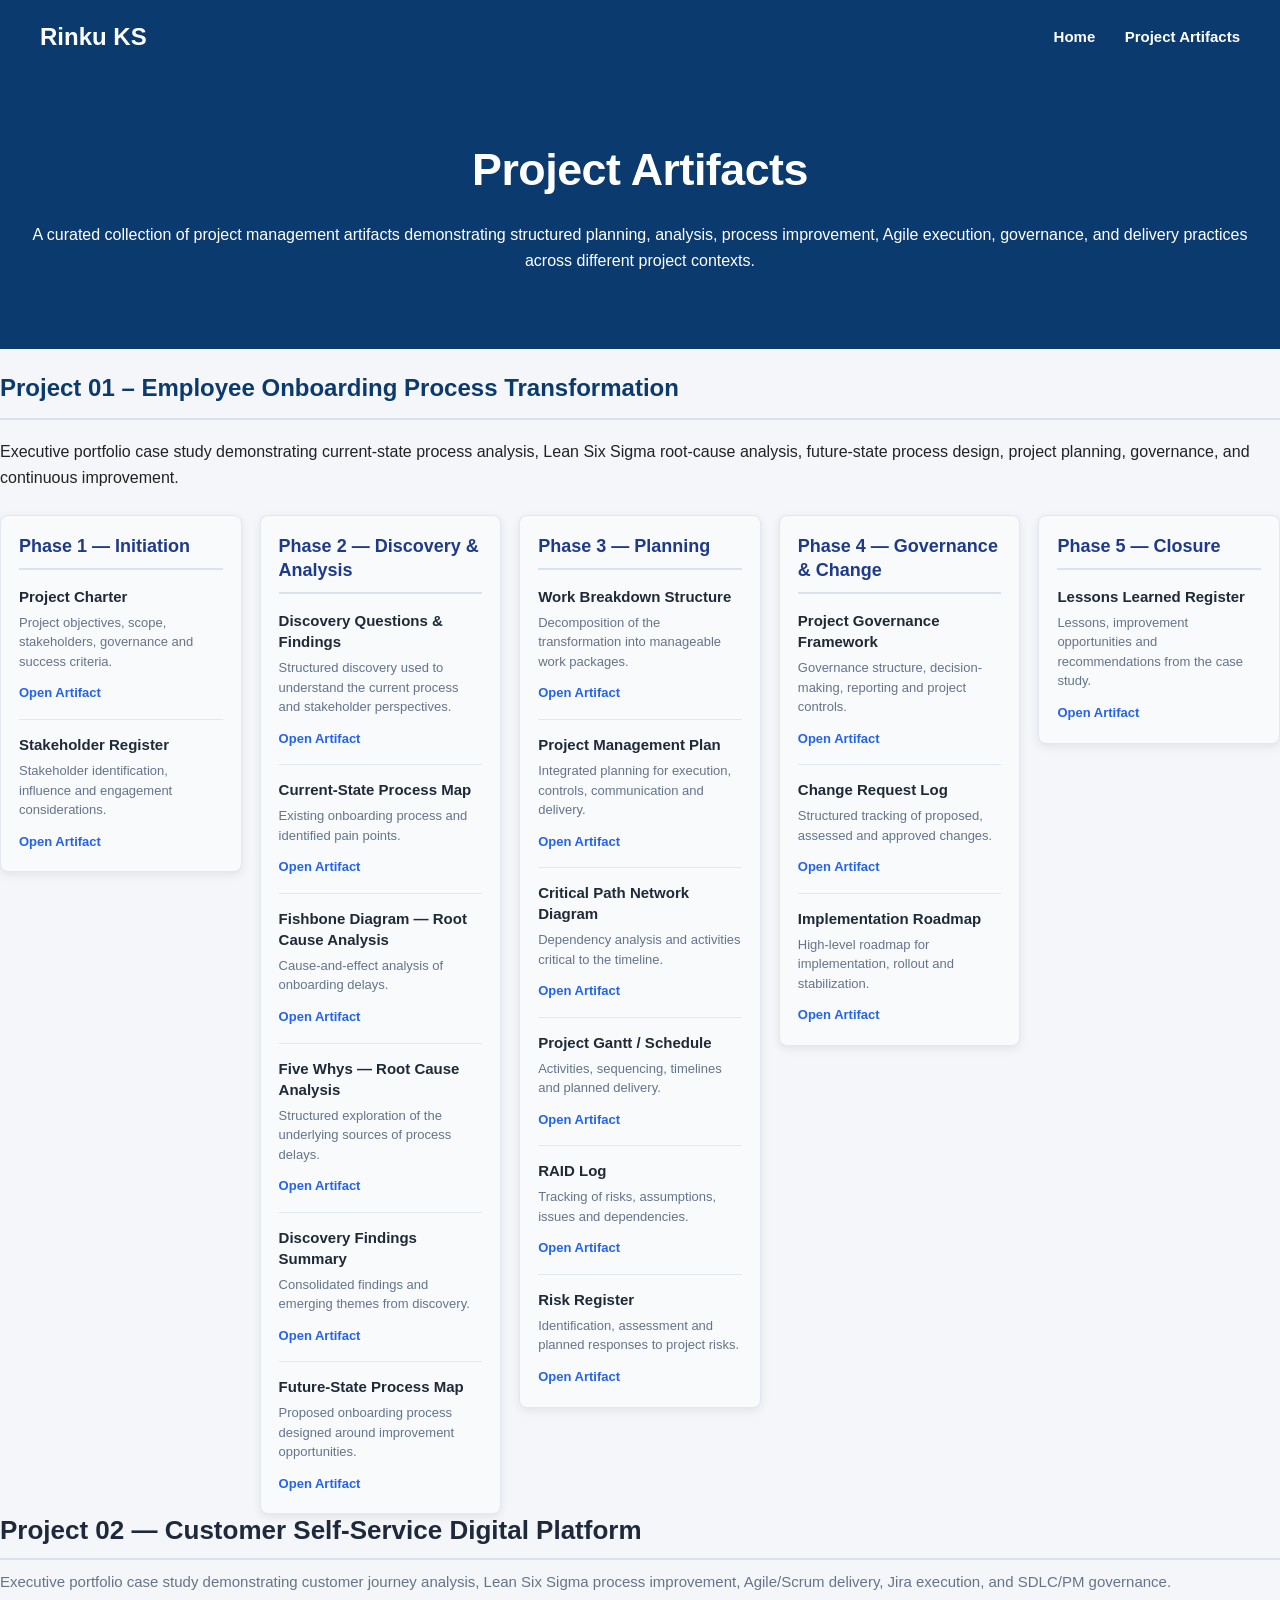
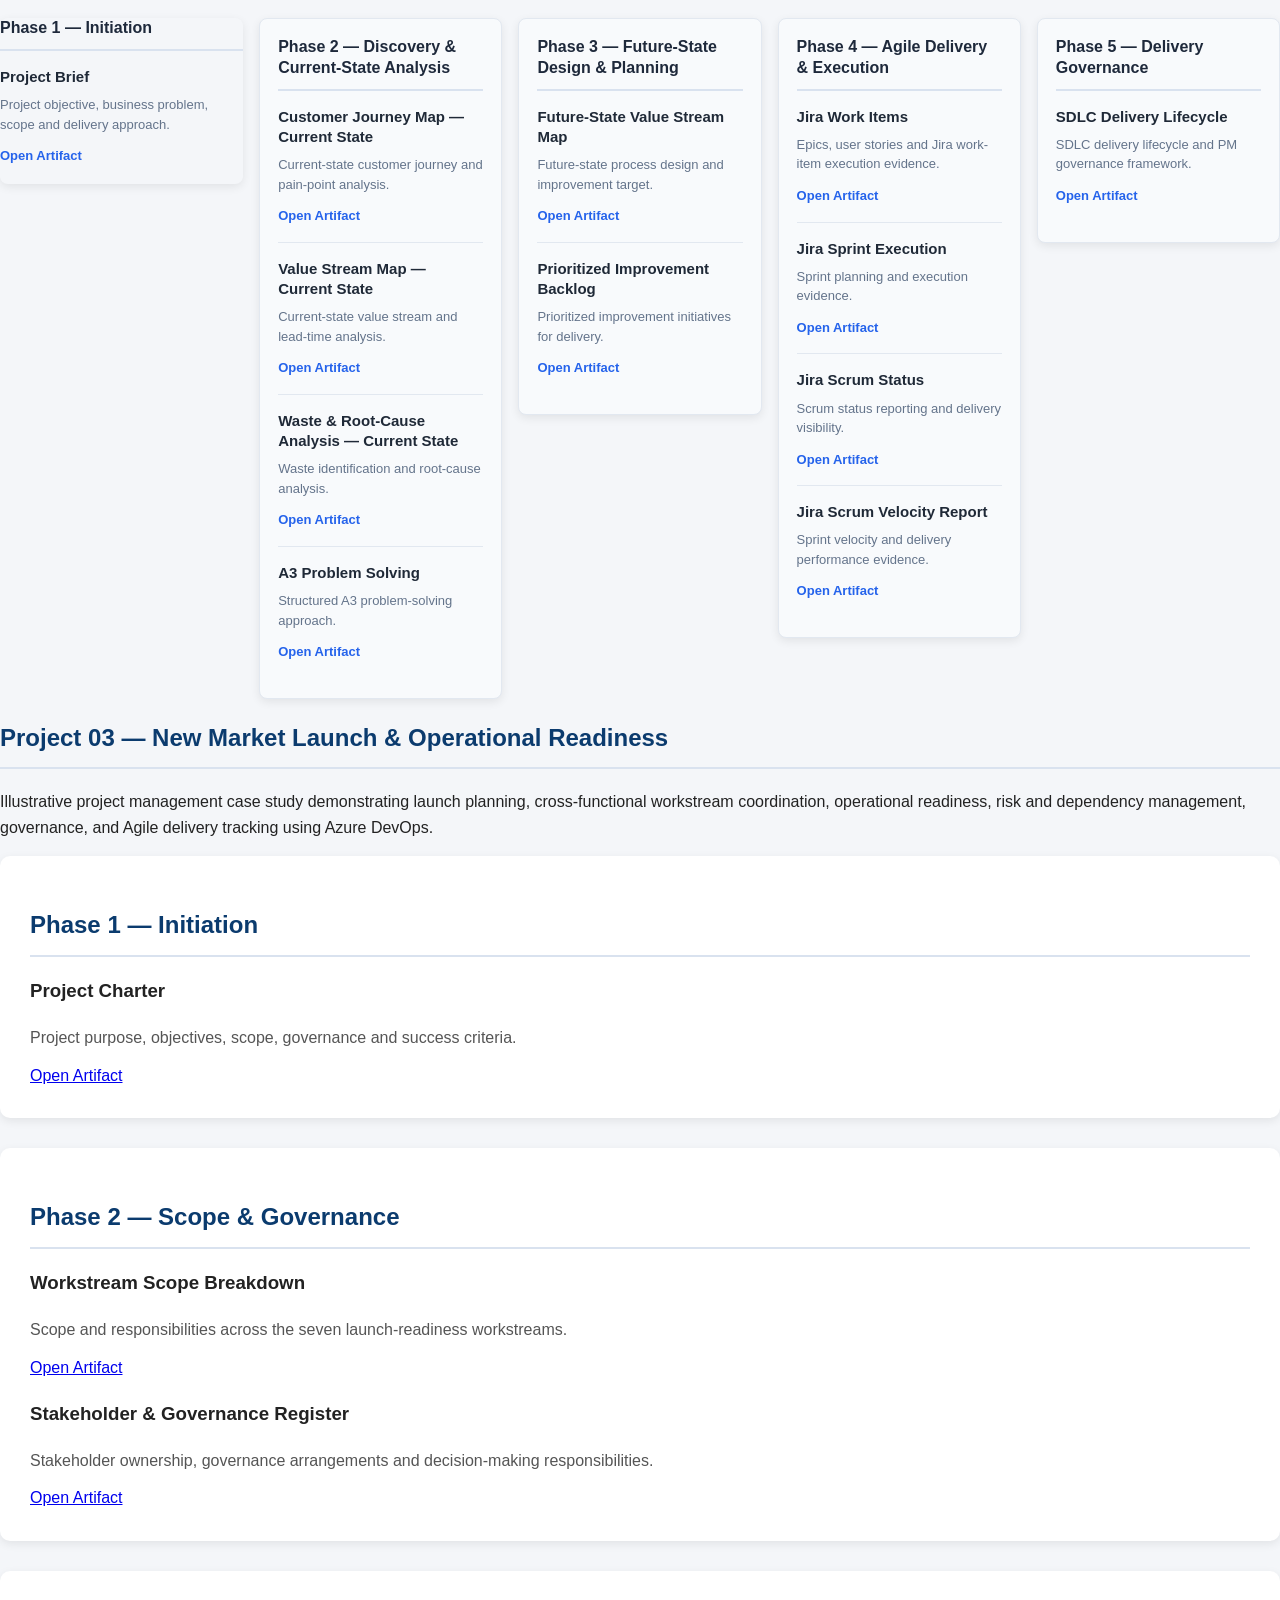
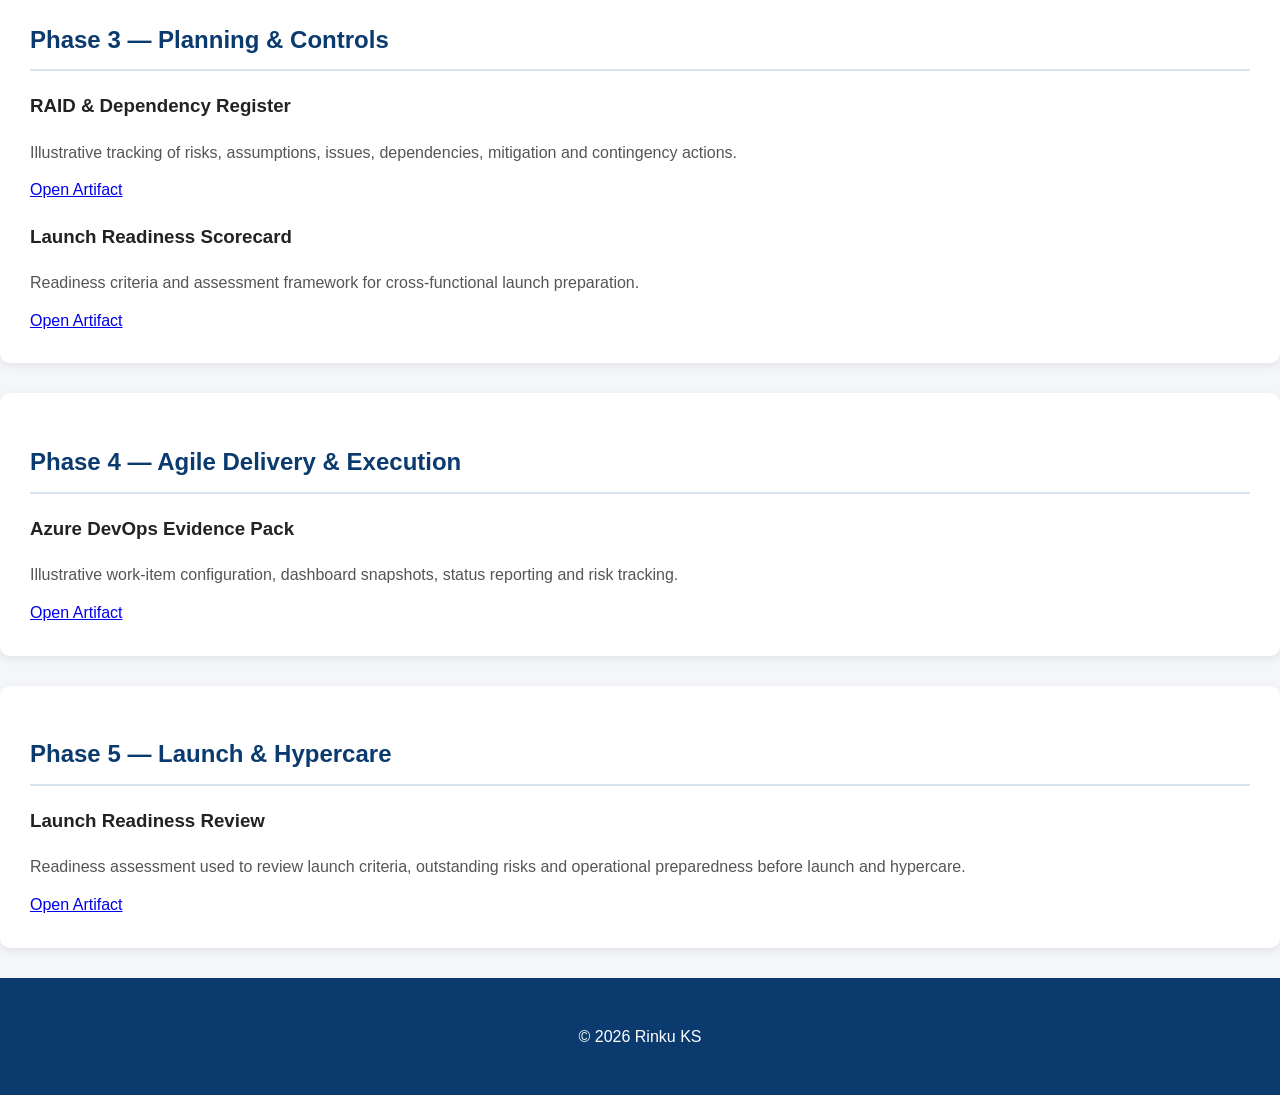
==== commit b4e3c4cb: "Update artifacts.html" ====
--- a/artifacts.html
+++ b/artifacts.html
@@ -245,7 +245,7 @@
     </section>
 
 </div>
-```html
+
 <!-- PROJECT 03 -->
 <div class="project03-header" id="project03">
     <h2>Project 03 — New Market Launch &amp; Operational Readiness</h2>
@@ -258,74 +258,81 @@
 
 <div class="project03-phases">
 
+    <!-- PHASE 1 -->
     <section class="artifact-phase">
         <h2>Phase 1 — Initiation</h2>
-
-        <div class="artifact-card">
-            <h3>Executive Summary</h3>
-            <p>Executive overview of the launch scenario, workstreams, planning horizon and readiness objectives.</p>
-            <a href="artifacts/project03/Project_03_Executive_Summary_Sample.pdf" target="_blank" rel="noopener">Open Artifact</a>
-        </div>
 
         <div class="artifact-card">
             <h3>Project Charter</h3>
             <p>Project purpose, objectives, scope, governance and success criteria.</p>
-            <a href="artifacts/project03/Project_03_Project_Charter.pdf" target="_blank" rel="noopener">Open Artifact</a>
-        </div>
-    </section>
-
+            <a href="artifacts/project03/Project_03_Project_Charter.pdf"
+               target="_blank" rel="noopener">Open Artifact</a>
+        </div>
+    </section>
+
+    <!-- PHASE 2 -->
     <section class="artifact-phase">
         <h2>Phase 2 — Scope &amp; Governance</h2>
 
         <div class="artifact-card">
             <h3>Workstream Scope Breakdown</h3>
             <p>Scope and responsibilities across the seven launch-readiness workstreams.</p>
-            <a href="artifacts/project03/Project_03_Workstream_Scope_Breakdown.pdf" target="_blank" rel="noopener">Open Artifact</a>
+            <a href="artifacts/project03/Project_03_Workstream_Scope_Breakdown.pdf"
+               target="_blank" rel="noopener">Open Artifact</a>
         </div>
 
         <div class="artifact-card">
             <h3>Stakeholder &amp; Governance Register</h3>
             <p>Stakeholder ownership, governance arrangements and decision-making responsibilities.</p>
-            <a href="artifacts/project03/Project_03_Stakeholder_Governance_Register.pdf" target="_blank" rel="noopener">Open Artifact</a>
-        </div>
-    </section>
-
+            <a href="artifacts/project03/Project_03_Stakeholder_Governance_Register.pdf"
+               target="_blank" rel="noopener">Open Artifact</a>
+        </div>
+    </section>
+
+    <!-- PHASE 3 -->
     <section class="artifact-phase">
         <h2>Phase 3 — Planning &amp; Controls</h2>
 
         <div class="artifact-card">
             <h3>RAID &amp; Dependency Register</h3>
             <p>Illustrative tracking of risks, assumptions, issues, dependencies, mitigation and contingency actions.</p>
-            <a href="artifacts/project03/Project_03_RAID_and_Dependency_Portfolio.pdf" target="_blank" rel="noopener">Open Artifact</a>
+            <a href="artifacts/project03/Project_03_RAID_and_Dependency_Portfolio.pdf"
+               target="_blank" rel="noopener">Open Artifact</a>
         </div>
 
         <div class="artifact-card">
             <h3>Launch Readiness Scorecard</h3>
-            <p>Readiness assessment framework for cross-functional launch preparation.</p>
-            <a href="artifacts/project03/Project_03_Launch_Readiness_Scorecard.pdf" target="_blank" rel="noopener">Open Artifact</a>
-        </div>
-    </section>
-
+            <p>Readiness criteria and assessment framework for cross-functional launch preparation.</p>
+            <a href="artifacts/project03/Project_03_Launch_Readiness_Scorecard.pdf"
+               target="_blank" rel="noopener">Open Artifact</a>
+        </div>
+    </section>
+
+    <!-- PHASE 4 -->
     <section class="artifact-phase">
         <h2>Phase 4 — Agile Delivery &amp; Execution</h2>
 
         <div class="artifact-card">
             <h3>Azure DevOps Evidence Pack</h3>
             <p>Illustrative work-item configuration, dashboard snapshots, status reporting and risk tracking.</p>
-            <a href="artifacts/project03/Project_03_Azure_DevOps_EvidencePack_Portfolio.pdf" target="_blank" rel="noopener">Open Artifact</a>
-        </div>
-    </section>
-
+            <a href="artifacts/project03/Project_03_Azure_DevOps_EvidencePack_Portfolio.pdf"
+               target="_blank" rel="noopener">Open Artifact</a>
+        </div>
+    </section>
+
+    <!-- PHASE 5 -->
     <section class="artifact-phase">
         <h2>Phase 5 — Launch &amp; Hypercare</h2>
 
         <div class="artifact-card">
-            <h3>Launch &amp; Hypercare Readiness</h3>
-            <p>Launch and stabilization planning represented within the illustrative workstream and readiness artifacts.</p>
-            <a href="artifacts/project03/Project_03_Launch_Readiness_Scorecard.pdf" target="_blank" rel="noopener">Open Artifact</a>
-        </div>
-    </section>
-
+            <h3>Launch Readiness Review</h3>
+            <p>Readiness assessment used to review launch criteria, outstanding risks and operational preparedness before launch and hypercare.</p>
+            <a href="artifacts/project03/Project_03_Launch_Readiness_Scorecard.pdf"
+               target="_blank" rel="noopener">Open Artifact</a>
+        </div>
+    </section>
+
+</div>
 </div>
 
 </main>
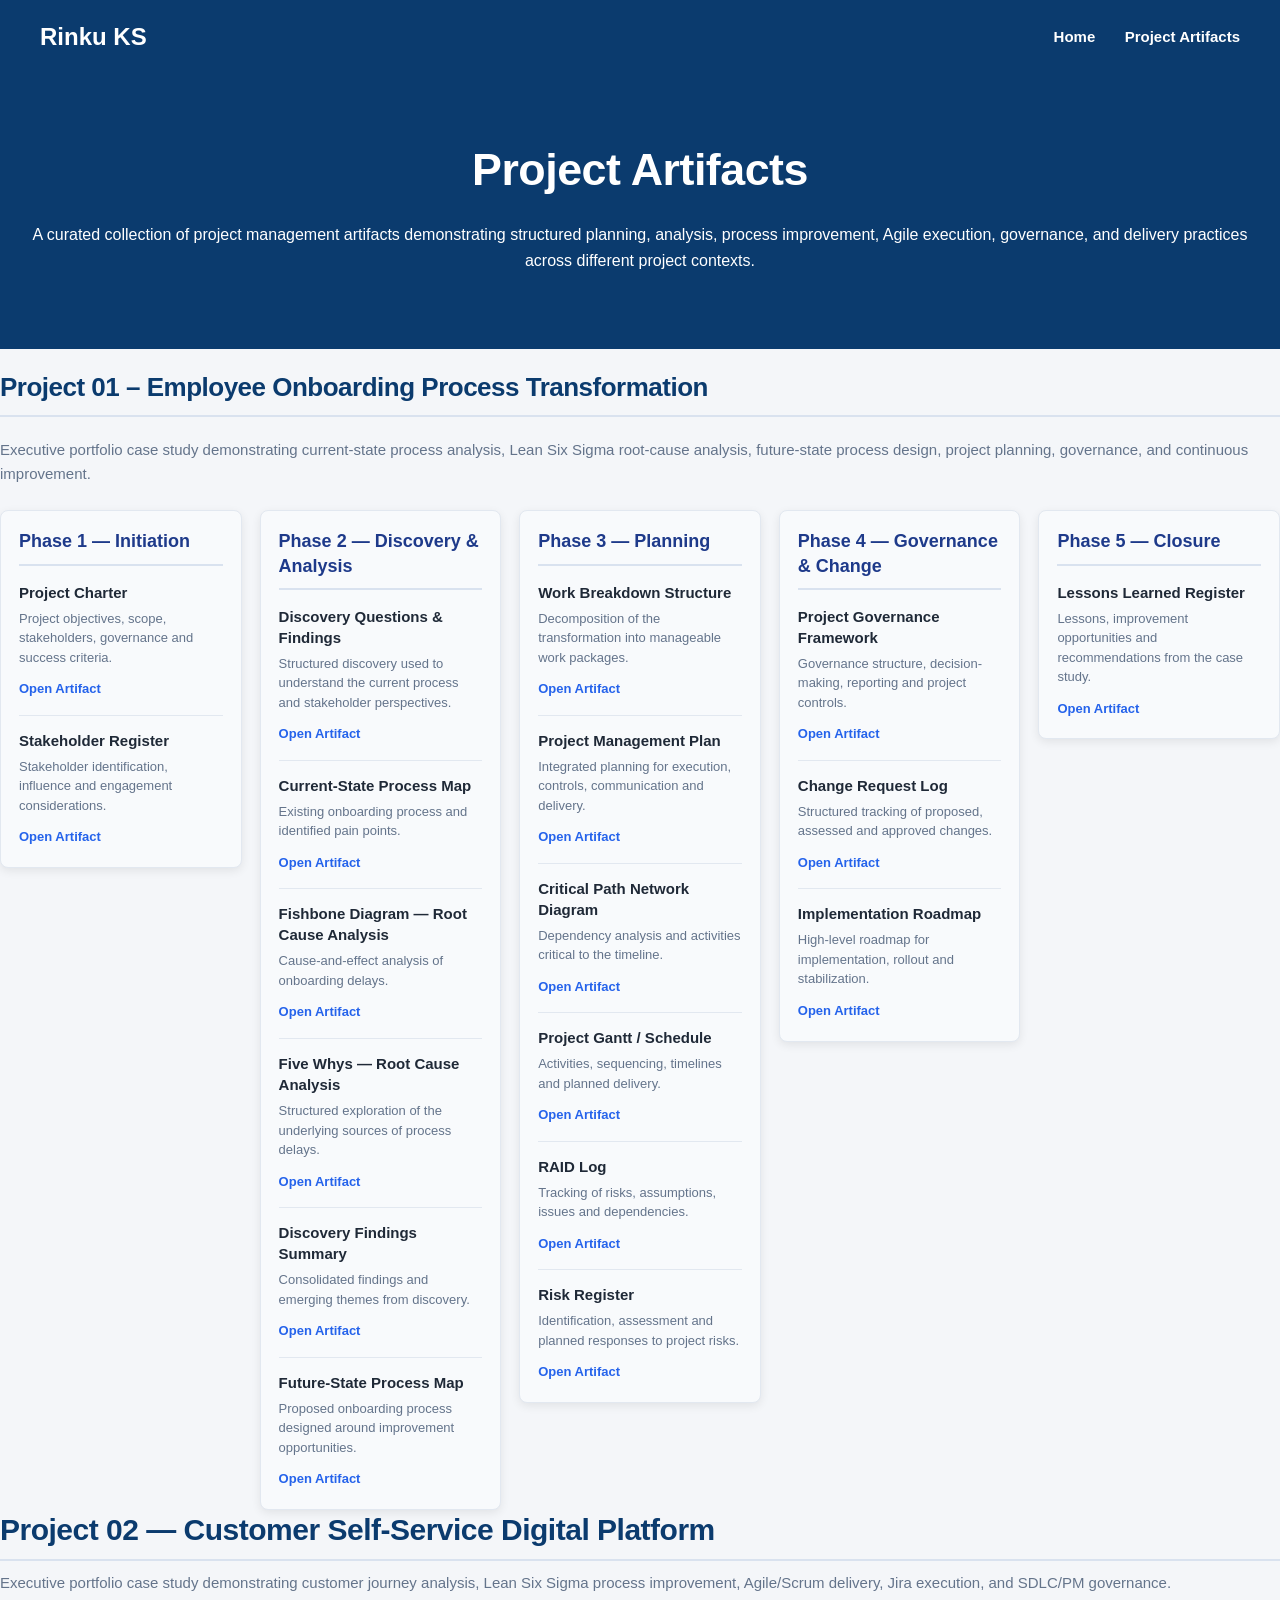
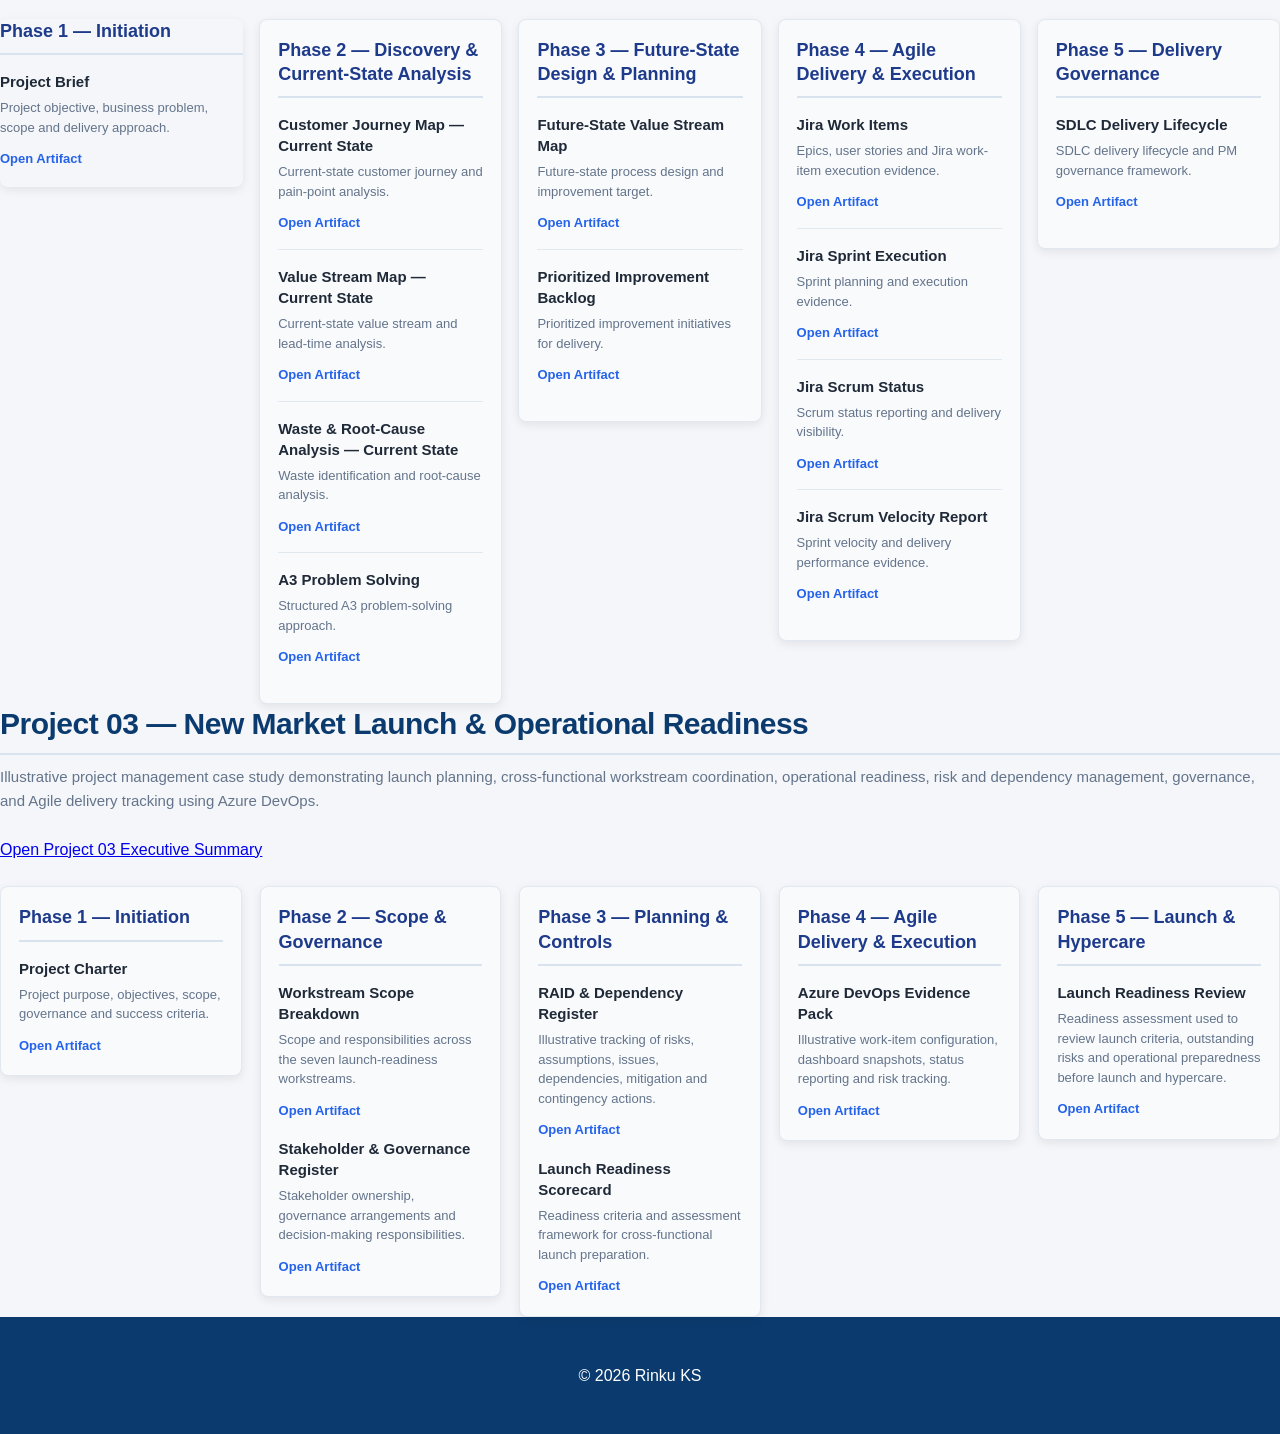
==== commit 94283b79: "Update artifacts.html" ====
--- a/artifacts.html
+++ b/artifacts.html
@@ -256,6 +256,12 @@
     </p>
 </div>
 
+<div class="project03-executive-summary">
+    <a href="artifacts/project03/Project_03_Executive_Summary.pdf" target="_blank" rel="noopener">
+        Open Project 03 Executive Summary
+    </a>
+</div>
+
 <div class="project03-phases">
 
     <!-- PHASE 1 -->
--- a/style.css
+++ b/style.css
@@ -580,3 +580,251 @@
     max-width: 100%;
     overflow-x: hidden;
 }
+
+/* Project 03 — Match Projects 01 and 02 */
+
+.project03-header {
+    margin-bottom: 24px;
+}
+
+.project03-header h2 {
+    font-size: 26px;
+    line-height: 1.3;
+    margin: 0 0 10px;
+    color: #1e293b;
+}
+
+.project03-header p {
+    font-size: 15px;
+    line-height: 1.6;
+    margin: 0;
+    color: #64748b;
+}
+
+.project03-phases {
+    display: grid;
+    grid-template-columns: repeat(5, minmax(0, 1fr));
+    gap: 18px;
+    width: 100%;
+    margin-top: 24px;
+    align-items: start;
+}
+
+.project03-phases .artifact-phase {
+    min-width: 0;
+    margin: 0;
+    padding: 18px;
+    background: #f8fafc;
+    border: 1px solid #e2e8f0;
+    border-radius: 8px;
+    box-sizing: border-box;
+}
+
+.project03-phases .artifact-phase h2 {
+    font-size: 16px;
+    line-height: 1.3;
+    margin: 0 0 16px;
+    color: #1e293b;
+}
+
+.project03-phases .artifact-card {
+    width: 100%;
+    min-width: 0;
+    box-sizing: border-box;
+    margin-bottom: 16px;
+}
+
+.project03-phases .artifact-card:last-child {
+    margin-bottom: 0;
+}
+
+.project03-phases .artifact-card h3,
+.project03-phases .artifact-card p,
+.project03-phases .artifact-card a {
+    overflow-wrap: anywhere;
+}
+
+@media (max-width: 899px) {
+    .project03-phases {
+        grid-template-columns: repeat(2, minmax(0, 1fr));
+    }
+}
+
+@media (max-width: 600px) {
+    .project03-phases {
+        grid-template-columns: 1fr;
+    }
+}
+
+/* Projects 02 and 03 — Match Project 01 typography exactly */
+
+/* Phase headings */
+.project02-phases .artifact-phase h2,
+.project03-phases .artifact-phase h2 {
+    font-family: inherit !important;
+    font-size: 18px !important;
+    line-height: 1.35 !important;
+    margin: 0 0 16px 0 !important;
+    color: #1e3a8a !important;
+    font-weight: 700 !important;
+}
+
+/* Artifact titles */
+.project02-phases .artifact-card h3,
+.project03-phases .artifact-card h3 {
+    font-family: inherit !important;
+    font-size: 15px !important;
+    line-height: 1.4 !important;
+    margin: 0 0 6px 0 !important;
+    color: #1f2937 !important;
+    font-weight: 600 !important;
+}
+
+/* Artifact descriptions */
+.project02-phases .artifact-card p,
+.project03-phases .artifact-card p {
+    font-family: inherit !important;
+    font-size: 13px !important;
+    line-height: 1.5 !important;
+    margin: 0 0 8px 0 !important;
+    color: #64748b !important;
+}
+
+/* Artifact links */
+.project02-phases .artifact-card a,
+.project03-phases .artifact-card a {
+    font-family: inherit !important;
+    font-size: 13px !important;
+    font-weight: 600 !important;
+    color: #2563eb !important;
+    text-decoration: none;
+}
+
+.project02-phases .artifact-card a:hover,
+.project03-phases .artifact-card a:hover {
+    text-decoration: underline;
+}
+
+/* Match Project 02 and 03 headings to Project 01 */
+
+/* Project headings */
+.project02-header h2,
+.project03-header h2,
+.project02-header h2#project02 {
+    font-family: inherit !important;
+    font-size: 26px !important;
+    line-height: 1.3 !important;
+    font-weight: 700 !important;
+    color: #1e293b !important;
+    margin: 0 0 10px 0 !important;
+}
+
+/* Phase headings */
+.project02-phases .artifact-phase h2,
+.project03-phases .artifact-phase h2 {
+    font-family: inherit !important;
+    font-size: 18px !important;
+    line-height: 1.35 !important;
+    font-weight: 700 !important;
+    color: #1e3a8a !important;
+    margin: 0 0 16px 0 !important;
+}
+```css
+/* Force Project 02 and Project 03 titles to match Project 01 */
+
+#project02,
+.project02-header h2,
+.project03-header h2,
+#project03 h2 {
+    font-family: inherit !important;
+    font-size: 26px !important;
+    line-height: 1.3 !important;
+    font-weight: 700 !important;
+    color: #1e293b !important;
+    margin-top: 0 !important;
+    margin-bottom: 10px !important;
+}
+
+
+/* Project 02 and 03 — match Project 01 title appearance */
+
+.project02-header h2,
+.project02-header h2#project02,
+#project02,
+.project03-header h2,
+#project03 h2 {
+    font-family: 'Inter', Arial, Helvetica, sans-serif !important;
+    font-size: 30px !important;
+    line-height: 1.3 !important;
+    font-weight: 700 !important;
+    color: #0b3b6e !important;
+    letter-spacing: -0.5px !important;
+    margin: 0 0 10px 0 !important;
+}
+
+}
+
+/* Use the existing global h2 styling for Project 02 and 03 titles */
+
+.project02-header h2,
+.project03-header h2 {
+    font-family: inherit !important;
+    font-size: 2rem !important;
+    font-weight: 700 !important;
+    line-height: 1.3 !important;
+    color: #0b3b6e !important;
+    border-bottom: 2px solid #d9e2ef !important;
+    padding-bottom: 10px !important;
+    letter-spacing: normal !important;
+}
+
+/* Standardize all three project titles */
+
+.project01-header h2,
+.project02-header h2,
+.project03-header h2 {
+    font-family: inherit !important;
+    font-size: 2rem !important;
+    line-height: 1.3 !important;
+    font-weight: 700 !important;
+    color: #0b3b6e !important;
+    letter-spacing: normal !important;
+    border-bottom: 2px solid #d9e2ef !important;
+    padding-bottom: 10px !important;
+    margin: 0 0 10px 0 !important;
+}
+
+
+
+}
+
+
+/* Match Project 01 heading and subtitle to Projects 02 and 03 */
+.project01-intro h2 {
+    font-family:  inherit !important;
+    font-size: 26px !important;
+    line-height: 1.3 !important;
+    font-weight: 700 !important;
+    color: #0b3b6e !important;
+    letter-spacing: -0.5px  !important;
+    margin: 0 0 10px 0 !important;
+    border-bottom: none !important;
+    padding-bottom: 0 !important;
+}
+
+.project01-intro p {
+    font-size: 15px !important;
+    line-height: 1.6 !important;
+    font-weight: 400 !important;
+    color: #64748b !important;
+    margin: 0 0 10px 0 !important;
+}
+
+
+.project01-intro h2 {
+    font-size: 26px !important;
+    line-height: 1.3 !important;
+    font-weight: 700 !important;
+    color: #0b3b6e !important;
+    letter-spacing: -0.5px !important;
+}
